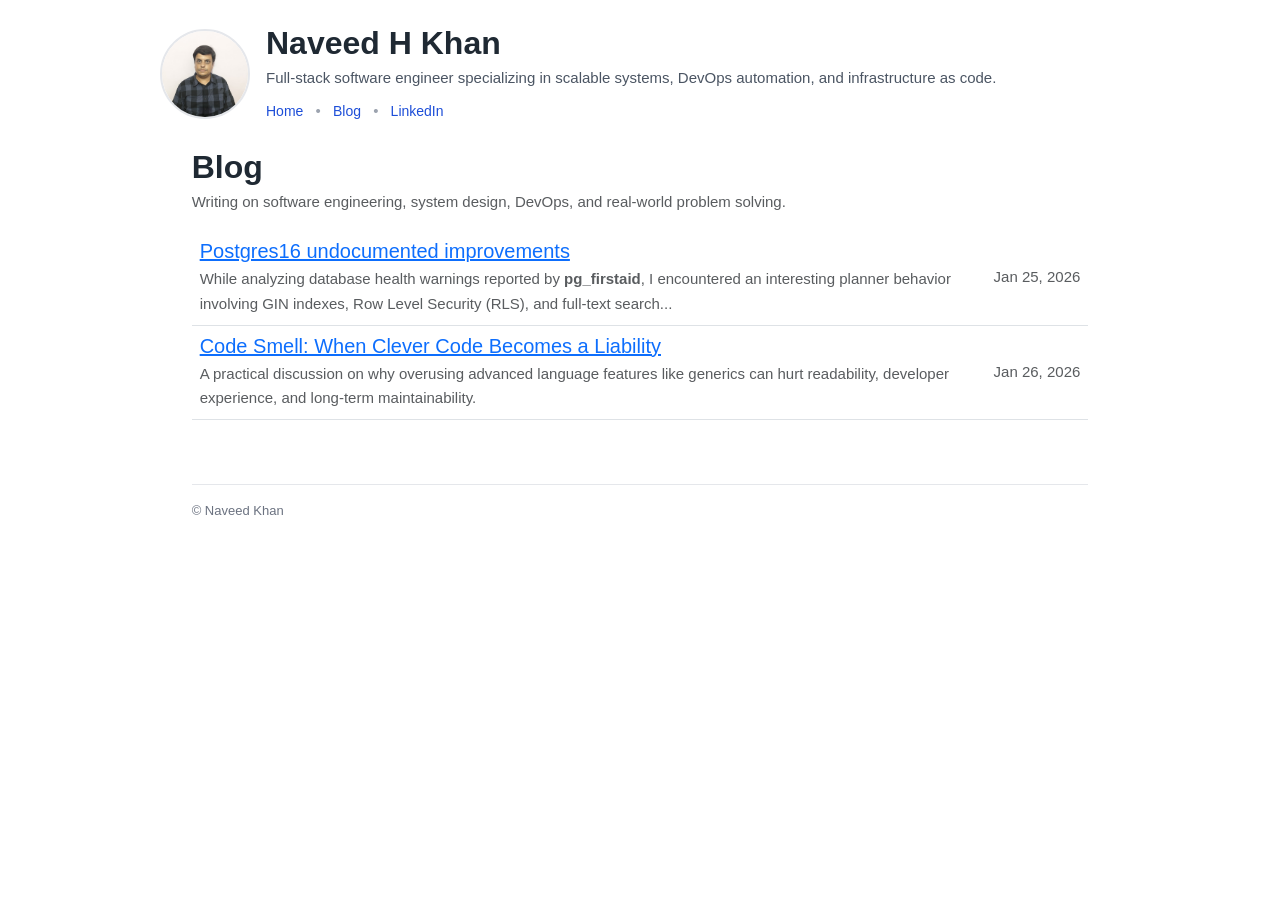
==== blog.html @ 5515d4bc "Add code smell blog" ====
<!DOCTYPE html>
<html lang="en">

<head>
  <meta charset="UTF-8">
  <meta name="viewport" content="width=device-width, initial-scale=1">
  <title>Blog | Naveed Khan</title>

  <!-- Bootstrap 5 -->
  <link href="https://cdn.jsdelivr.net/npm/bootstrap@5.3.3/dist/css/bootstrap.min.css" rel="stylesheet">

  <!-- Custom styles -->
  <link rel="stylesheet" href="assets/css/style.css">
</head>

<body>

  <div class="container-lg main-container py-4">

    <!-- Header -->
    <div id="site-header"></div>

    <section class="blog-intro col-lg-10 mx-auto mb-4">
      <h2 class="mb-1">Blog</h2>
      <p class="text-muted">
        Writing on software engineering, system design, DevOps,
        and real-world problem solving.
      </p>

      <div class="table-responsive">
        <table class="table align-middle">
          <tbody>

            <tr>
              <td>
                <h5 class="mb-1">
                  <a href="post.html?file=001.html">Postgres16 undocumented improvements</a>
                </h5>
                <p class="text-muted mb-0">
                  While analyzing database health warnings reported by <strong>pg_firstaid</strong>,
                  I encountered an interesting planner behavior involving GIN indexes, Row Level
                  Security (RLS), and full-text search...
                </p>
              </td>
              <td class="text-muted text-end" style="white-space: nowrap;">
                Jan 25, 2026
              </td>
            </tr>

            <tr>
              <td>
                <h5 class="mb-1">
                  <a href="post.html?file=002.html">Code Smell: When Clever Code Becomes a Liability</a>
                </h5>
                <p class="text-muted mb-0">
                  A practical discussion on why overusing advanced language features like generics can
                  hurt readability, developer experience, and long-term maintainability.
                </p>
              </td>
              <td class="text-muted text-end" style="white-space: nowrap;">
                Jan 26, 2026
              </td>
            </tr>


          </tbody>
        </table>
      </div>

      <!-- Footer -->
      <footer class="footer mt-5">
        © Naveed Khan
      </footer>

    </section>


    <!-- Blog table -->




  </div>
  <script src="https://code.jquery.com/jquery-3.7.1.min.js"></script>
  <script src="/assets/js/site.js"></script>

</body>

</html>
---- assets/css/style.css ----
/* Base */
body {
  font-family: -apple-system, BlinkMacSystemFont, "Segoe UI",
               Roboto, Helvetica, Arial, sans-serif;
  color: #1f2933;
  background-color: #ffffff;
  line-height: 1.65;
  font-size: 15px;
}

/* Layout */
.main-container {
  max-width: 1100px;
  padding-top: 30px;
}

/* Header */
.header {
  margin-bottom: 30px;
}

.header h1 {
  font-size: 32px;
  margin-bottom: 4px;
  font-weight: 600;
}

.tagline {
  color: #4b5563;
  margin-bottom: 10px;
}

.header-links a {
  color: #2563eb;
  text-decoration: none;
  font-size: 14px;
}

.header-links span {
  margin: 0 8px;
  color: #9ca3af;
}

/* Sections */
.section-title {
  font-size: 15px;
  text-transform: uppercase;
  letter-spacing: 0.08em;
  color: #6b7280;
  margin-top: 25px;
  margin-bottom: 10px;
  font-weight: 600;
}

/* Text */
.muted {
  color: #374151;
  margin-bottom: 12px;
}

/* Sidebar */
.sidebar {
  padding-right: 25px;
  border-right: 1px solid #e5e7eb;
}

/* Main content */
.main p {
  margin-bottom: 14px;
}

/* Footer */
.footer {
  margin-top: 40px;
  padding-top: 15px;
  font-size: 13px;
  color: #6b7280;
  border-top: 1px solid #e5e7eb;
}

/* Profile header layout */
.profile-header {
  display: flex;
  align-items: center;
  gap: 18px;
}

.profile-pic {
  width: 90px;
  height: 90px;
  border-radius: 50%;
  object-fit: cover;
  border: 2px solid #e5e7eb;
}

/* Accent color refinement */
.header-links a {
  color: #1d4ed8; /* professional blue */
}

.header-links a:hover {
  text-decoration: underline;
}

/* Subtle section separation */
.sidebar {
  background-color: #f9fafb;
  padding: 20px;
  border-right: 1px solid #e5e7eb;
}

/* Emphasize main content headings (About, Experience) */
.main .section-title {
  font-size: 18px;          /* bigger */
  font-weight: 700;         /* stronger */
  letter-spacing: 0.04em;   /* still elegant */
  color: #111827;           /* darker for emphasis */
  margin-top: 30px;
  margin-bottom: 14px;
}

/* Keep sidebar headings lighter */
.sidebar .section-title {
  font-size: 14px;
  font-weight: 600;
  letter-spacing: 0.08em;
  color: #6b7280;
}

/* Blog page */
.blog-item h3 {
  margin-bottom: 4px;
  font-size: 20px;
  font-weight: 600;
}

.blog-item h3 a {
  color: #111827;
  text-decoration: none;
}

.blog-item h3 a:hover {
  text-decoration: underline;
}

.blog-meta {
  font-size: 13px;
  color: #6b7280;
  margin-bottom: 8px;
}

/* Keep header aligned with main content */
.header-inner {
  max-width: 960px; /* match blog/article width */
}

.blog-intro h2 {
  font-weight: 600;
}

/* Code block container */
/* Light gray code blocks (JSON-style) */
pre {
    background: #f6f8fa;
    border: 1px solid #d0d7de;
    border-radius: 6px;
    padding: 1rem;
    overflow-x: auto;
    font-family: Consolas, Monaco, "Courier New", monospace;
    font-size: 0.95rem;
    line-height: 1.6;
    color: #24292f;
}
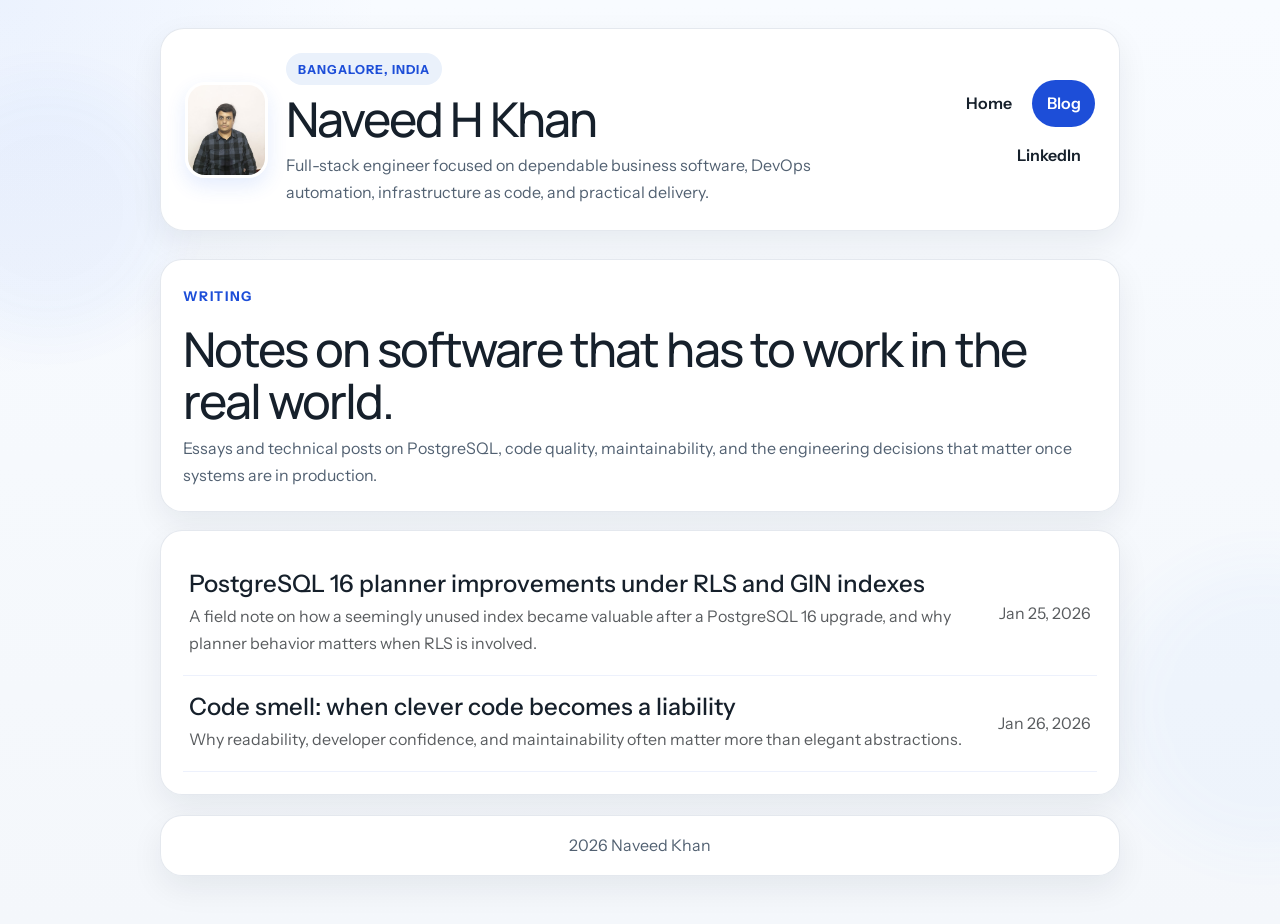
==== commit c6befcaa: "Refresh site design and content" ====
--- a/blog.html
+++ b/blog.html
@@ -1,89 +1,71 @@
 <!DOCTYPE html>
 <html lang="en">
-
 <head>
   <meta charset="UTF-8">
   <meta name="viewport" content="width=device-width, initial-scale=1">
+  <meta name="description" content="Technical writing by Naveed H Khan on software engineering, PostgreSQL, architecture, and maintainable systems.">
+  <meta name="theme-color" content="#1d4ed8">
   <title>Blog | Naveed Khan</title>
 
-  <!-- Bootstrap 5 -->
+  <link rel="preconnect" href="https://fonts.googleapis.com">
+  <link rel="preconnect" href="https://fonts.gstatic.com" crossorigin>
+  <link href="https://fonts.googleapis.com/css2?family=IBM+Plex+Mono:wght@400;500&family=Instrument+Sans:wght@400;500;600;700;800&family=Manrope:wght@700;800&display=swap" rel="stylesheet">
   <link href="https://cdn.jsdelivr.net/npm/bootstrap@5.3.3/dist/css/bootstrap.min.css" rel="stylesheet">
-
-  <!-- Custom styles -->
   <link rel="stylesheet" href="assets/css/style.css">
 </head>
-
-<body>
-
-  <div class="container-lg main-container py-4">
-
-    <!-- Header -->
+<body class="page-shell page-blog page-reading">
+  <div class="container-lg main-container">
     <div id="site-header"></div>
 
-    <section class="blog-intro col-lg-10 mx-auto mb-4">
-      <h2 class="mb-1">Blog</h2>
-      <p class="text-muted">
-        Writing on software engineering, system design, DevOps,
-        and real-world problem solving.
-      </p>
+    <main>
+      <section class="blog-intro site-panel fade-in fade-delay-1">
+        <span class="section-title">Writing</span>
+        <h2>Notes on software that has to work in the real world.</h2>
+        <p class="blog-lede mb-0">
+          Essays and technical posts on PostgreSQL, code quality, maintainability,
+          and the engineering decisions that matter once systems are in production.
+        </p>
+      </section>
 
-      <div class="table-responsive">
-        <table class="table align-middle">
-          <tbody>
+      <section class="blog-table-wrap fade-in fade-delay-2">
+        <div class="table-responsive">
+          <table class="table align-middle">
+            <tbody>
+              <tr>
+                <td>
+                  <h3 class="h4 mb-1">
+                    <a class="post-link" href="post.html?file=001.html">PostgreSQL 16 planner improvements under RLS and GIN indexes</a>
+                  </h3>
+                  <p class="text-muted mb-0">
+                    A field note on how a seemingly unused index became valuable after a PostgreSQL 16 upgrade,
+                    and why planner behavior matters when RLS is involved.
+                  </p>
+                </td>
+                <td class="text-muted text-md-end" style="white-space: nowrap;">Jan 25, 2026</td>
+              </tr>
+              <tr>
+                <td>
+                  <h3 class="h4 mb-1">
+                    <a class="post-link" href="post.html?file=002.html">Code smell: when clever code becomes a liability</a>
+                  </h3>
+                  <p class="text-muted mb-0">
+                    Why readability, developer confidence, and maintainability often matter more than elegant abstractions.
+                  </p>
+                </td>
+                <td class="text-muted text-md-end" style="white-space: nowrap;">Jan 26, 2026</td>
+              </tr>
+            </tbody>
+          </table>
+        </div>
+      </section>
+    </main>
 
-            <tr>
-              <td>
-                <h5 class="mb-1">
-                  <a href="post.html?file=001.html">Postgres16 undocumented improvements</a>
-                </h5>
-                <p class="text-muted mb-0">
-                  While analyzing database health warnings reported by <strong>pg_firstaid</strong>,
-                  I encountered an interesting planner behavior involving GIN indexes, Row Level
-                  Security (RLS), and full-text search...
-                </p>
-              </td>
-              <td class="text-muted text-end" style="white-space: nowrap;">
-                Jan 25, 2026
-              </td>
-            </tr>
+    <footer class="footer fade-in fade-delay-3">
+      <span id="site-year"></span> Naveed Khan
+    </footer>
+  </div>
 
-            <tr>
-              <td>
-                <h5 class="mb-1">
-                  <a href="post.html?file=002.html">Code Smell: When Clever Code Becomes a Liability</a>
-                </h5>
-                <p class="text-muted mb-0">
-                  A practical discussion on why overusing advanced language features like generics can
-                  hurt readability, developer experience, and long-term maintainability.
-                </p>
-              </td>
-              <td class="text-muted text-end" style="white-space: nowrap;">
-                Jan 26, 2026
-              </td>
-            </tr>
-
-
-          </tbody>
-        </table>
-      </div>
-
-      <!-- Footer -->
-      <footer class="footer mt-5">
-        © Naveed Khan
-      </footer>
-
-    </section>
-
-
-    <!-- Blog table -->
-
-
-
-
-  </div>
   <script src="https://code.jquery.com/jquery-3.7.1.min.js"></script>
   <script src="/assets/js/site.js"></script>
-
 </body>
-
-</html>+</html>
--- a/assets/css/style.css
+++ b/assets/css/style.css
@@ -1,182 +1,644 @@
-/* Base */
+:root {
+  --bg: #f4f7fb;
+  --surface: rgba(255, 255, 255, 0.94);
+  --surface-strong: #ffffff;
+  --surface-soft: #eaf1fb;
+  --text: #16202b;
+  --muted: #526172;
+  --border: rgba(33, 71, 115, 0.12);
+  --accent: #2563eb;
+  --accent-deep: #1d4ed8;
+  --accent-soft: #dbeafe;
+  --shadow: 0 12px 32px rgba(15, 23, 42, 0.07);
+  --radius-xl: 22px;
+  --radius-lg: 18px;
+  --radius-md: 14px;
+  --container: 1140px;
+  --reading-width: 960px;
+}
+
+*,
+*::before,
+*::after {
+  box-sizing: border-box;
+}
+
+html {
+  scroll-behavior: smooth;
+}
+
 body {
-  font-family: -apple-system, BlinkMacSystemFont, "Segoe UI",
-               Roboto, Helvetica, Arial, sans-serif;
-  color: #1f2933;
-  background-color: #ffffff;
-  line-height: 1.65;
-  font-size: 15px;
-}
-
-/* Layout */
+  margin: 0;
+  font-family: "Instrument Sans", "Segoe UI", sans-serif;
+  color: var(--text);
+  background:
+    radial-gradient(circle at top left, rgba(37, 99, 235, 0.06), transparent 24rem),
+    linear-gradient(180deg, #f8fbff 0%, var(--bg) 100%);
+  line-height: 1.7;
+  font-size: 16px;
+}
+
+a {
+  color: var(--accent-deep);
+  text-decoration-color: rgba(29, 78, 216, 0.26);
+  text-underline-offset: 0.18em;
+}
+
+a:hover {
+  color: var(--accent);
+}
+
+img {
+  max-width: 100%;
+  display: block;
+}
+
 .main-container {
-  max-width: 1100px;
-  padding-top: 30px;
-}
-
-/* Header */
+  max-width: var(--container);
+  padding-top: 28px;
+  padding-bottom: 48px;
+}
+
+.page-shell {
+  position: relative;
+}
+
+.page-shell::before,
+.page-shell::after {
+  content: "";
+  position: fixed;
+  z-index: -1;
+  border-radius: 50%;
+  filter: blur(28px);
+  opacity: 0.45;
+}
+
+.page-shell::before {
+  width: 16rem;
+  height: 16rem;
+  top: 5rem;
+  left: -5rem;
+  background: rgba(37, 99, 235, 0.08);
+}
+
+.page-shell::after {
+  width: 18rem;
+  height: 18rem;
+  right: -8rem;
+  bottom: 3rem;
+  background: rgba(96, 165, 250, 0.1);
+}
+
+.site-panel,
+.surface-card,
+.blog-table-wrap,
+.post-shell,
+.footer {
+  background: var(--surface);
+  border: 1px solid var(--border);
+  box-shadow: var(--shadow);
+  backdrop-filter: blur(8px);
+}
+
+.site-panel {
+  border-radius: 24px;
+  padding: clamp(1.15rem, 2vw, 1.5rem);
+}
+
 .header {
-  margin-bottom: 30px;
+  margin-bottom: 1.75rem;
+}
+
+.header-inner {
+  display: flex;
+  align-items: center;
+  justify-content: space-between;
+  gap: 1.5rem;
+}
+
+.brand-lockup {
+  display: flex;
+  align-items: center;
+  gap: 1.1rem;
+}
+
+.profile-pic {
+  width: 96px;
+  height: 96px;
+  border-radius: 20px;
+  object-fit: cover;
+  border: 3px solid rgba(255, 255, 255, 0.7);
+  box-shadow: 0 8px 20px rgba(37, 99, 235, 0.12);
+}
+
+.eyebrow {
+  display: inline-flex;
+  align-items: center;
+  gap: 0.45rem;
+  margin-bottom: 0.55rem;
+  padding: 0.35rem 0.75rem;
+  border-radius: 999px;
+  background: var(--surface-soft);
+  color: var(--accent-deep);
+  font-size: 0.78rem;
+  font-weight: 700;
+  letter-spacing: 0.08em;
+  text-transform: uppercase;
+}
+
+.header h1,
+.hero-title,
+.blog-intro h2,
+.post-title {
+  font-family: "Manrope", "Instrument Sans", "Segoe UI", sans-serif;
+  letter-spacing: -0.04em;
 }
 
 .header h1 {
-  font-size: 32px;
-  margin-bottom: 4px;
+  margin: 0;
+  font-size: clamp(2rem, 4vw, 3rem);
+  line-height: 1.05;
+}
+
+.tagline {
+  margin: 0.45rem 0 0;
+  max-width: 42rem;
+  color: var(--muted);
+  font-size: 1rem;
+}
+
+.header-links {
+  display: flex;
+  align-items: center;
+  justify-content: flex-end;
+  gap: 0.35rem;
+  flex-wrap: wrap;
+}
+
+.nav-link-pill {
+  display: inline-flex;
+  align-items: center;
+  padding: 0.6rem 0.9rem;
+  border-radius: 999px;
+  color: var(--text);
+  text-decoration: none;
   font-weight: 600;
-}
-
-.tagline {
-  color: #4b5563;
-  margin-bottom: 10px;
-}
-
-.header-links a {
-  color: #2563eb;
+  transition: background-color 180ms ease, color 180ms ease;
+}
+
+.nav-link-pill:hover,
+.nav-link-pill.is-active {
+  color: var(--surface-strong);
+  background: var(--accent-deep);
   text-decoration: none;
-  font-size: 14px;
-}
-
-.header-links span {
-  margin: 0 8px;
-  color: #9ca3af;
-}
-
-/* Sections */
+}
+
+.hero-grid {
+  display: grid;
+  grid-template-columns: minmax(0, 1.45fr) minmax(280px, 0.95fr);
+  gap: 1.25rem;
+  margin-bottom: 1.25rem;
+}
+
+.hero-card,
+.highlight-card,
+.timeline-card,
+.blog-intro,
+.blog-table-wrap,
+.post-shell,
+.footer {
+  border-radius: var(--radius-xl);
+}
+
+.hero-card {
+  position: relative;
+  overflow: hidden;
+  padding: clamp(1.6rem, 3vw, 2.5rem);
+  background: linear-gradient(180deg, #ffffff 0%, #f8fbff 100%);
+}
+
+.hero-card::after {
+  content: "";
+  position: absolute;
+  width: 11rem;
+  height: 11rem;
+  border-radius: 50%;
+  right: -4rem;
+  top: -3rem;
+  background: radial-gradient(circle, rgba(37, 99, 235, 0.12), transparent 68%);
+}
+
+.hero-title {
+  position: relative;
+  margin: 0 0 1rem;
+  font-size: clamp(2.2rem, 5vw, 4.1rem);
+  line-height: 1.02;
+}
+
+.hero-copy {
+  position: relative;
+  max-width: 44rem;
+  margin: 0 0 1.35rem;
+  color: var(--muted);
+  font-size: 1.05rem;
+}
+
+.hero-actions,
+.mini-links {
+  display: flex;
+  gap: 0.85rem;
+  flex-wrap: wrap;
+}
+
+.btn-accent,
+.btn-outline-accent {
+  display: inline-flex;
+  align-items: center;
+  justify-content: center;
+  min-height: 48px;
+  padding: 0.8rem 1.15rem;
+  border-radius: 999px;
+  font-weight: 700;
+  text-decoration: none;
+  transition: transform 180ms ease, box-shadow 180ms ease, background-color 180ms ease;
+}
+
+.btn-accent {
+  background: var(--accent-deep);
+  color: #ffffff;
+  box-shadow: 0 10px 22px rgba(37, 99, 235, 0.16);
+}
+
+.btn-outline-accent {
+  border: 1px solid rgba(29, 78, 216, 0.16);
+  background: rgba(255, 255, 255, 0.92);
+  color: var(--accent-deep);
+}
+
+.btn-accent:hover,
+.btn-outline-accent:hover {
+  text-decoration: none;
+}
+
+.hero-stats {
+  display: grid;
+  grid-template-columns: repeat(3, minmax(0, 1fr));
+  gap: 0.85rem;
+  margin-top: 1.6rem;
+}
+
+.stat-chip {
+  padding: 0.95rem 1rem;
+  border-radius: var(--radius-md);
+  background: #ffffff;
+  border: 1px solid rgba(29, 78, 216, 0.08);
+}
+
+.stat-chip strong {
+  display: block;
+  font-size: 1.25rem;
+  line-height: 1.1;
+}
+
+.stat-chip span {
+  color: var(--muted);
+  font-size: 0.92rem;
+}
+
+.highlight-card,
+.timeline-card,
+.blog-intro,
+.blog-table-wrap,
+.post-shell {
+  padding: 1.35rem;
+}
+
+.highlight-card {
+  display: flex;
+  flex-direction: column;
+  justify-content: space-between;
+  background: #eff6ff;
+  color: var(--text);
+}
+
+.highlight-card h2 {
+  margin: 0 0 0.8rem;
+  font-size: 1.2rem;
+}
+
+.highlight-list,
+.timeline-list,
+.skill-cloud,
+.focus-list {
+  display: grid;
+  gap: 0.85rem;
+  padding: 0;
+  margin: 0;
+  list-style: none;
+}
+
+.highlight-list li {
+  padding: 0.9rem 1rem;
+  border-radius: var(--radius-md);
+  background: rgba(255, 255, 255, 0.78);
+  border: 1px solid rgba(29, 78, 216, 0.08);
+}
+
+.highlight-list strong,
+.timeline-list strong {
+  display: block;
+  margin-bottom: 0.2rem;
+}
+
+.highlight-list span,
+.timeline-list span,
+.blog-lede,
+.section-copy,
+.meta-copy {
+  color: var(--muted);
+  opacity: 1;
+}
+
+.content-grid {
+  display: grid;
+  grid-template-columns: minmax(0, 1fr) minmax(280px, 0.9fr);
+  gap: 1.25rem;
+}
+
+.surface-card {
+  padding: 1.45rem;
+  border-radius: var(--radius-xl);
+}
+
 .section-title {
-  font-size: 15px;
+  display: inline-flex;
+  align-items: center;
+  margin: 0 0 0.95rem;
+  color: var(--accent-deep);
+  font-size: 0.84rem;
+  font-weight: 800;
+  letter-spacing: 0.12em;
   text-transform: uppercase;
-  letter-spacing: 0.08em;
-  color: #6b7280;
-  margin-top: 25px;
-  margin-bottom: 10px;
+}
+
+.section-copy {
+  margin: 0 0 1rem;
+  color: var(--muted);
+}
+
+.signature-points {
+  display: grid;
+  grid-template-columns: repeat(2, minmax(0, 1fr));
+  gap: 0.85rem;
+  margin-top: 1.1rem;
+}
+
+.point-card {
+  padding: 1rem;
+  border-radius: var(--radius-md);
+  background: #f8fbff;
+  border: 1px solid rgba(29, 78, 216, 0.08);
+}
+
+.point-card strong {
+  display: block;
+  margin-bottom: 0.3rem;
+}
+
+.timeline-list li {
+  padding: 1rem;
+  border-radius: var(--radius-md);
+  background: #f8fbff;
+  border: 1px solid rgba(29, 78, 216, 0.08);
+}
+
+.skill-cloud {
+  grid-template-columns: repeat(2, minmax(0, 1fr));
+}
+
+.skill-pill {
+  display: inline-flex;
+  align-items: center;
+  padding: 0.65rem 0.8rem;
+  border-radius: 999px;
+  background: #ffffff;
+  border: 1px solid rgba(29, 78, 216, 0.08);
+  color: var(--text);
   font-weight: 600;
 }
 
-/* Text */
-.muted {
-  color: #374151;
-  margin-bottom: 12px;
-}
-
-/* Sidebar */
-.sidebar {
-  padding-right: 25px;
-  border-right: 1px solid #e5e7eb;
-}
-
-/* Main content */
-.main p {
-  margin-bottom: 14px;
-}
-
-/* Footer */
+.focus-list li {
+  padding-left: 1.2rem;
+  position: relative;
+  color: var(--muted);
+}
+
+.focus-list li::before {
+  content: "";
+  position: absolute;
+  left: 0;
+  top: 0.72rem;
+  width: 0.45rem;
+  height: 0.45rem;
+  border-radius: 50%;
+  background: var(--accent);
+}
+
+.mini-links a {
+  font-weight: 700;
+}
+
+.blog-intro h2,
+.post-title {
+  margin: 0 0 0.55rem;
+  font-size: clamp(2rem, 4vw, 3rem);
+  line-height: 1.08;
+}
+
+.blog-intro {
+  margin-bottom: 1.1rem;
+}
+
+.blog-lede,
+.post-meta,
+.article-meta {
+  color: var(--muted);
+}
+
+.blog-table-wrap table {
+  margin-bottom: 0;
+}
+
+.blog-table-wrap tr {
+  border-color: rgba(29, 78, 216, 0.08);
+}
+
+.blog-table-wrap td {
+  padding: 1.1rem 0.4rem;
+  background: transparent;
+}
+
+.post-link {
+  color: var(--text);
+  text-decoration: none;
+}
+
+.post-link:hover {
+  color: var(--accent);
+}
+
+.page-reading #site-header,
+.page-reading main,
+.page-reading .footer {
+  max-width: var(--reading-width);
+  margin-left: auto;
+  margin-right: auto;
+}
+
+.post-content h1:first-child {
+  display: none;
+}
+
+.post-content > :first-child {
+  margin-top: 0;
+}
+
+.post-content h2,
+.post-content h3,
+.post-content h4 {
+  margin-top: 2rem;
+  margin-bottom: 0.8rem;
+  font-family: "Manrope", "Instrument Sans", "Segoe UI", sans-serif;
+  letter-spacing: -0.03em;
+  line-height: 1.25;
+}
+
+.post-content p,
+.post-content li {
+  color: #3f352f;
+}
+
+.post-content blockquote {
+  margin: 1.4rem 0;
+  padding: 1rem 1.15rem;
+  border-left: 4px solid var(--accent);
+  background: #f8fbff;
+  border-radius: 0 var(--radius-md) var(--radius-md) 0;
+}
+
+pre,
+.code-block {
+  background: #f8fbff;
+  border: 1px solid rgba(29, 78, 216, 0.08);
+  border-radius: var(--radius-md);
+  padding: 1rem;
+  overflow-x: auto;
+  font-family: "IBM Plex Mono", Consolas, monospace;
+  font-size: 0.95rem;
+  line-height: 1.6;
+  color: #2d2521;
+}
+
+code {
+  font-family: "IBM Plex Mono", Consolas, monospace;
+  font-size: 0.94em;
+}
+
 .footer {
-  margin-top: 40px;
-  padding-top: 15px;
-  font-size: 13px;
-  color: #6b7280;
-  border-top: 1px solid #e5e7eb;
-}
-
-/* Profile header layout */
-.profile-header {
-  display: flex;
-  align-items: center;
-  gap: 18px;
-}
-
-.profile-pic {
-  width: 90px;
-  height: 90px;
-  border-radius: 50%;
-  object-fit: cover;
-  border: 2px solid #e5e7eb;
-}
-
-/* Accent color refinement */
-.header-links a {
-  color: #1d4ed8; /* professional blue */
-}
-
-.header-links a:hover {
-  text-decoration: underline;
-}
-
-/* Subtle section separation */
-.sidebar {
-  background-color: #f9fafb;
-  padding: 20px;
-  border-right: 1px solid #e5e7eb;
-}
-
-/* Emphasize main content headings (About, Experience) */
-.main .section-title {
-  font-size: 18px;          /* bigger */
-  font-weight: 700;         /* stronger */
-  letter-spacing: 0.04em;   /* still elegant */
-  color: #111827;           /* darker for emphasis */
-  margin-top: 30px;
-  margin-bottom: 14px;
-}
-
-/* Keep sidebar headings lighter */
-.sidebar .section-title {
-  font-size: 14px;
-  font-weight: 600;
-  letter-spacing: 0.08em;
-  color: #6b7280;
-}
-
-/* Blog page */
-.blog-item h3 {
-  margin-bottom: 4px;
-  font-size: 20px;
-  font-weight: 600;
-}
-
-.blog-item h3 a {
-  color: #111827;
-  text-decoration: none;
-}
-
-.blog-item h3 a:hover {
-  text-decoration: underline;
-}
-
-.blog-meta {
-  font-size: 13px;
-  color: #6b7280;
-  margin-bottom: 8px;
-}
-
-/* Keep header aligned with main content */
-.header-inner {
-  max-width: 960px; /* match blog/article width */
-}
-
-.blog-intro h2 {
-  font-weight: 600;
-}
-
-/* Code block container */
-/* Light gray code blocks (JSON-style) */
-pre {
-    background: #f6f8fa;
-    border: 1px solid #d0d7de;
-    border-radius: 6px;
-    padding: 1rem;
-    overflow-x: auto;
-    font-family: Consolas, Monaco, "Courier New", monospace;
-    font-size: 0.95rem;
-    line-height: 1.6;
-    color: #24292f;
-}
-
-
-
-
-
-
-
-
-
+  margin-top: 1.25rem;
+  padding: 1rem 1.25rem;
+  color: var(--muted);
+  text-align: center;
+}
+
+.fade-in {
+  opacity: 0;
+  transform: translateY(18px);
+  animation: rise 700ms ease forwards;
+}
+
+.fade-delay-1 {
+  animation-delay: 120ms;
+}
+
+.fade-delay-2 {
+  animation-delay: 220ms;
+}
+
+.fade-delay-3 {
+  animation-delay: 320ms;
+}
+
+@keyframes rise {
+  to {
+    opacity: 1;
+    transform: translateY(0);
+  }
+}
+
+@media (max-width: 991.98px) {
+  .header-inner,
+  .content-grid,
+  .hero-grid {
+    grid-template-columns: 1fr;
+    display: grid;
+  }
+
+  .header-links {
+    justify-content: flex-start;
+  }
+
+  .signature-points,
+  .hero-stats,
+  .skill-cloud {
+    grid-template-columns: 1fr;
+  }
+
+  .blog-table-wrap td:last-child {
+    width: auto;
+  }
+}
+
+@media (max-width: 767.98px) {
+  body {
+    font-size: 15px;
+  }
+
+  .main-container {
+    padding-top: 18px;
+  }
+
+  .site-panel,
+  .surface-card,
+  .blog-intro,
+  .blog-table-wrap,
+  .post-shell,
+  .footer {
+    border-radius: 22px;
+  }
+
+  .brand-lockup {
+    align-items: flex-start;
+  }
+
+  .profile-pic {
+    width: 78px;
+    height: 78px;
+    border-radius: 20px;
+  }
+
+  .hero-title {
+    font-size: 2.45rem;
+  }
+
+  .hero-actions,
+  .mini-links {
+    flex-direction: column;
+    align-items: stretch;
+  }
+
+  .btn-accent,
+  .btn-outline-accent {
+    width: 100%;
+  }
+}
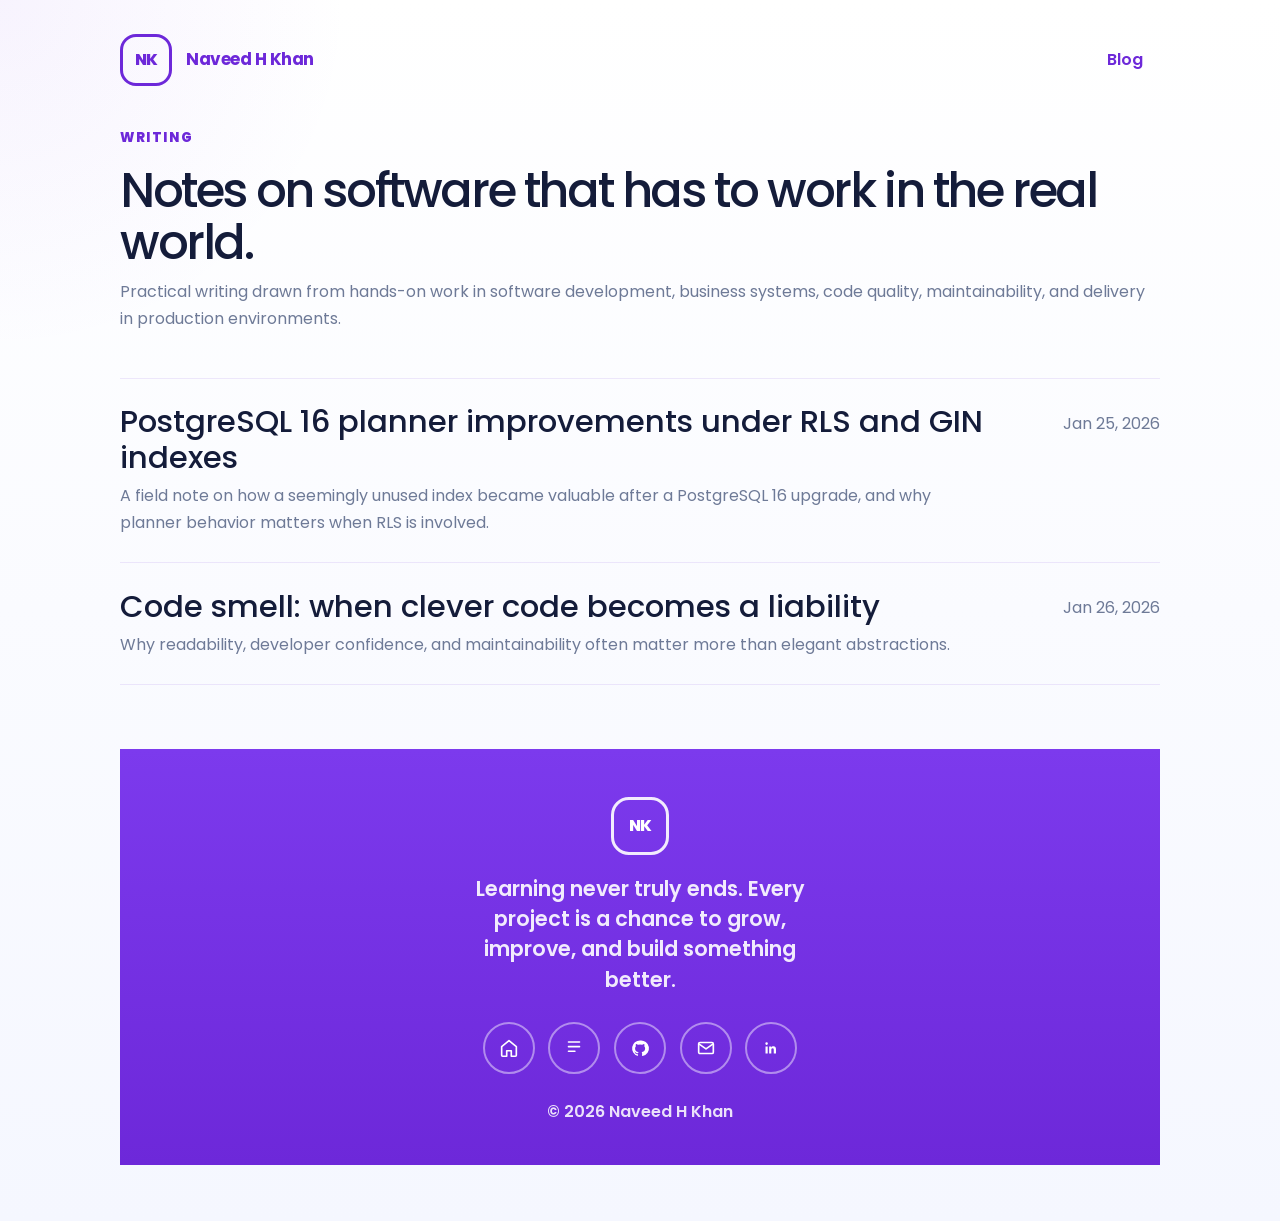
==== commit 649f3c48: "Redesign pages" ====
--- a/blog.html
+++ b/blog.html
@@ -3,13 +3,13 @@
 <head>
   <meta charset="UTF-8">
   <meta name="viewport" content="width=device-width, initial-scale=1">
-  <meta name="description" content="Technical writing by Naveed H Khan on software engineering, PostgreSQL, architecture, and maintainable systems.">
+  <meta name="description" content="Technical writing by Naveed H Khan based on hands-on work in software engineering, PostgreSQL, business systems, and practical delivery.">
   <meta name="theme-color" content="#1d4ed8">
   <title>Blog | Naveed Khan</title>
 
   <link rel="preconnect" href="https://fonts.googleapis.com">
   <link rel="preconnect" href="https://fonts.gstatic.com" crossorigin>
-  <link href="https://fonts.googleapis.com/css2?family=IBM+Plex+Mono:wght@400;500&family=Instrument+Sans:wght@400;500;600;700;800&family=Manrope:wght@700;800&display=swap" rel="stylesheet">
+  <link href="https://fonts.googleapis.com/css2?family=IBM+Plex+Mono:wght@400;500&family=Poppins:wght@400;500;600;700;800&display=swap" rel="stylesheet">
   <link href="https://cdn.jsdelivr.net/npm/bootstrap@5.3.3/dist/css/bootstrap.min.css" rel="stylesheet">
   <link rel="stylesheet" href="assets/css/style.css">
 </head>
@@ -17,52 +17,45 @@
   <div class="container-lg main-container">
     <div id="site-header"></div>
 
-    <main>
-      <section class="blog-intro site-panel fade-in fade-delay-1">
+    <main class="blog-main">
+      <section class="blog-intro blog-intro-clean fade-in fade-delay-1">
         <span class="section-title">Writing</span>
         <h2>Notes on software that has to work in the real world.</h2>
         <p class="blog-lede mb-0">
-          Essays and technical posts on PostgreSQL, code quality, maintainability,
-          and the engineering decisions that matter once systems are in production.
+          Practical writing drawn from hands-on work in software development, business systems,
+          code quality, maintainability, and delivery in production environments.
         </p>
       </section>
 
-      <section class="blog-table-wrap fade-in fade-delay-2">
-        <div class="table-responsive">
-          <table class="table align-middle">
-            <tbody>
-              <tr>
-                <td>
-                  <h3 class="h4 mb-1">
-                    <a class="post-link" href="post.html?file=001.html">PostgreSQL 16 planner improvements under RLS and GIN indexes</a>
-                  </h3>
-                  <p class="text-muted mb-0">
-                    A field note on how a seemingly unused index became valuable after a PostgreSQL 16 upgrade,
-                    and why planner behavior matters when RLS is involved.
-                  </p>
-                </td>
-                <td class="text-muted text-md-end" style="white-space: nowrap;">Jan 25, 2026</td>
-              </tr>
-              <tr>
-                <td>
-                  <h3 class="h4 mb-1">
-                    <a class="post-link" href="post.html?file=002.html">Code smell: when clever code becomes a liability</a>
-                  </h3>
-                  <p class="text-muted mb-0">
-                    Why readability, developer confidence, and maintainability often matter more than elegant abstractions.
-                  </p>
-                </td>
-                <td class="text-muted text-md-end" style="white-space: nowrap;">Jan 26, 2026</td>
-              </tr>
-            </tbody>
-          </table>
-        </div>
+      <section class="blog-stream fade-in fade-delay-2">
+        <article class="blog-entry">
+          <div class="blog-entry-main">
+            <h3>
+              <a class="post-link" href="post.html?file=001.html">PostgreSQL 16 planner improvements under RLS and GIN indexes</a>
+            </h3>
+            <p class="mb-0">
+              A field note on how a seemingly unused index became valuable after a PostgreSQL 16 upgrade,
+              and why planner behavior matters when RLS is involved.
+            </p>
+          </div>
+          <div class="blog-entry-date">Jan 25, 2026</div>
+        </article>
+
+        <article class="blog-entry">
+          <div class="blog-entry-main">
+            <h3>
+              <a class="post-link" href="post.html?file=002.html">Code smell: when clever code becomes a liability</a>
+            </h3>
+            <p class="mb-0">
+              Why readability, developer confidence, and maintainability often matter more than elegant abstractions.
+            </p>
+          </div>
+          <div class="blog-entry-date">Jan 26, 2026</div>
+        </article>
       </section>
     </main>
 
-    <footer class="footer fade-in fade-delay-3">
-      <span id="site-year"></span> Naveed Khan
-    </footer>
+    <div id="site-footer"></div>
   </div>
 
   <script src="https://code.jquery.com/jquery-3.7.1.min.js"></script>
--- a/assets/css/style.css
+++ b/assets/css/style.css
@@ -1,18 +1,18 @@
 :root {
-  --bg: #f4f7fb;
-  --surface: rgba(255, 255, 255, 0.94);
-  --surface-strong: #ffffff;
-  --surface-soft: #eaf1fb;
-  --text: #16202b;
-  --muted: #526172;
-  --border: rgba(33, 71, 115, 0.12);
-  --accent: #2563eb;
-  --accent-deep: #1d4ed8;
-  --accent-soft: #dbeafe;
-  --shadow: 0 12px 32px rgba(15, 23, 42, 0.07);
-  --radius-xl: 22px;
-  --radius-lg: 18px;
-  --radius-md: 14px;
+  --bg: #ffffff;
+  --bg-soft: #f5f7ff;
+  --surface: #ffffff;
+  --surface-soft: #f6f5ff;
+  --text: #141c3a;
+  --muted: #6e7a97;
+  --border: rgba(109, 40, 217, 0.12);
+  --accent: #7c3aed;
+  --accent-deep: #6d28d9;
+  --accent-soft: #ede9fe;
+  --shadow: 0 24px 60px rgba(20, 28, 58, 0.08);
+  --radius-xl: 28px;
+  --radius-lg: 22px;
+  --radius-md: 16px;
   --container: 1140px;
   --reading-width: 960px;
 }
@@ -29,18 +29,18 @@
 
 body {
   margin: 0;
-  font-family: "Instrument Sans", "Segoe UI", sans-serif;
+  font-family: "Poppins", "Segoe UI", sans-serif;
   color: var(--text);
   background:
-    radial-gradient(circle at top left, rgba(37, 99, 235, 0.06), transparent 24rem),
-    linear-gradient(180deg, #f8fbff 0%, var(--bg) 100%);
+    radial-gradient(circle at top left, rgba(124, 58, 237, 0.06), transparent 22rem),
+    linear-gradient(180deg, #ffffff 0%, var(--bg-soft) 100%);
   line-height: 1.7;
   font-size: 16px;
 }
 
 a {
   color: var(--accent-deep);
-  text-decoration-color: rgba(29, 78, 216, 0.26);
+  text-decoration-color: rgba(109, 40, 217, 0.25);
   text-underline-offset: 0.18em;
 }
 
@@ -56,207 +56,174 @@
 .main-container {
   max-width: var(--container);
   padding-top: 28px;
-  padding-bottom: 48px;
-}
-
-.page-shell {
-  position: relative;
-}
-
-.page-shell::before,
-.page-shell::after {
-  content: "";
-  position: fixed;
-  z-index: -1;
-  border-radius: 50%;
-  filter: blur(28px);
-  opacity: 0.45;
-}
-
-.page-shell::before {
-  width: 16rem;
-  height: 16rem;
-  top: 5rem;
-  left: -5rem;
-  background: rgba(37, 99, 235, 0.08);
-}
-
-.page-shell::after {
-  width: 18rem;
-  height: 18rem;
-  right: -8rem;
-  bottom: 3rem;
-  background: rgba(96, 165, 250, 0.1);
-}
-
-.site-panel,
-.surface-card,
-.blog-table-wrap,
-.post-shell,
-.footer {
-  background: var(--surface);
-  border: 1px solid var(--border);
-  box-shadow: var(--shadow);
-  backdrop-filter: blur(8px);
-}
-
-.site-panel {
-  border-radius: 24px;
-  padding: clamp(1.15rem, 2vw, 1.5rem);
+  padding-bottom: 56px;
 }
 
 .header {
-  margin-bottom: 1.75rem;
-}
-
-.header-inner {
+  margin-bottom: 2rem;
+}
+
+.header-plain .header-inner {
   display: flex;
   align-items: center;
   justify-content: space-between;
   gap: 1.5rem;
-}
-
-.brand-lockup {
+  padding: 0.35rem 0;
+}
+
+.site-brand {
   display: flex;
   align-items: center;
-  gap: 1.1rem;
-}
-
-.profile-pic {
-  width: 96px;
-  height: 96px;
-  border-radius: 20px;
-  object-fit: cover;
-  border: 3px solid rgba(255, 255, 255, 0.7);
-  box-shadow: 0 8px 20px rgba(37, 99, 235, 0.12);
-}
-
-.eyebrow {
+  gap: 0.9rem;
+}
+
+.site-mark {
   display: inline-flex;
   align-items: center;
-  gap: 0.45rem;
-  margin-bottom: 0.55rem;
-  padding: 0.35rem 0.75rem;
+  justify-content: center;
+  width: 52px;
+  height: 52px;
+  border: 3px solid var(--accent-deep);
+  border-radius: 16px;
+  color: var(--accent-deep);
+  text-decoration: none;
+  font-weight: 800;
+  font-size: 1rem;
+  letter-spacing: -0.04em;
+}
+
+.site-mark:hover {
+  text-decoration: none;
+  color: var(--accent);
+  border-color: var(--accent);
+}
+
+.site-name {
+  color: var(--accent-deep);
+  text-decoration: none;
+  font-size: 1.05rem;
+  font-weight: 700;
+  letter-spacing: -0.03em;
+}
+
+.site-name:hover {
+  text-decoration: none;
+  color: var(--accent-deep);
+}
+
+.header-links {
+  display: flex;
+  align-items: center;
+  justify-content: flex-end;
+  gap: 0.7rem;
+  flex-wrap: wrap;
+}
+
+.nav-link-plain,
+.nav-link-pill {
+  display: inline-flex;
+  align-items: center;
+  justify-content: center;
+  min-height: 46px;
+  padding: 0.72rem 1.05rem;
+  font-weight: 600;
+  text-decoration: none;
+}
+
+.nav-link-plain {
+  color: var(--text);
   border-radius: 999px;
-  background: var(--surface-soft);
-  color: var(--accent-deep);
-  font-size: 0.78rem;
-  font-weight: 700;
-  letter-spacing: 0.08em;
-  text-transform: uppercase;
-}
-
-.header h1,
+}
+
+.nav-link-plain:hover {
+  text-decoration: none;
+  color: var(--accent-deep);
+}
+
+.nav-link-plain.is-active {
+  color: var(--accent-deep);
+}
+
+.nav-link-pill {
+  border: 2px solid var(--accent);
+  border-radius: 999px;
+  color: var(--accent);
+  background: transparent;
+}
+
+.nav-link-pill:hover,
+.nav-link-pill.is-active {
+  background: var(--accent);
+  color: #ffffff;
+  text-decoration: none;
+}
+
+.hero-clean {
+  max-width: 980px;
+  margin: 0 auto;
+  padding: 2.5rem 1rem 0;
+  text-align: center;
+}
+
 .hero-title,
+.intro-band h2,
+.capability-card h3,
+.journey-title,
 .blog-intro h2,
-.post-title {
-  font-family: "Manrope", "Instrument Sans", "Segoe UI", sans-serif;
-  letter-spacing: -0.04em;
-}
-
-.header h1 {
-  margin: 0;
-  font-size: clamp(2rem, 4vw, 3rem);
-  line-height: 1.05;
-}
-
-.tagline {
-  margin: 0.45rem 0 0;
-  max-width: 42rem;
+.post-title,
+.post-content h2,
+.post-content h3,
+.post-content h4 {
+  font-family: "Poppins", "Segoe UI", sans-serif;
+  letter-spacing: -0.05em;
+}
+
+.hero-title {
+  max-width: 1100px;
+  margin: 0 auto 0.95rem;
+  font-size: clamp(2rem, 4.2vw, 3.55rem);
+  line-height: 1.14;
+}
+
+.hero-copy {
+  max-width: 52rem;
+  margin: 0 0 1.35rem;
   color: var(--muted);
   font-size: 1rem;
 }
 
-.header-links {
-  display: flex;
-  align-items: center;
-  justify-content: flex-end;
-  gap: 0.35rem;
-  flex-wrap: wrap;
-}
-
-.nav-link-pill {
-  display: inline-flex;
-  align-items: center;
-  padding: 0.6rem 0.9rem;
-  border-radius: 999px;
-  color: var(--text);
-  text-decoration: none;
-  font-weight: 600;
-  transition: background-color 180ms ease, color 180ms ease;
-}
-
-.nav-link-pill:hover,
-.nav-link-pill.is-active {
-  color: var(--surface-strong);
-  background: var(--accent-deep);
-  text-decoration: none;
-}
-
-.hero-grid {
-  display: grid;
-  grid-template-columns: minmax(0, 1.45fr) minmax(280px, 0.95fr);
-  gap: 1.25rem;
-  margin-bottom: 1.25rem;
-}
-
-.hero-card,
-.highlight-card,
-.timeline-card,
-.blog-intro,
-.blog-table-wrap,
-.post-shell,
-.footer {
-  border-radius: var(--radius-xl);
-}
-
-.hero-card {
-  position: relative;
-  overflow: hidden;
-  padding: clamp(1.6rem, 3vw, 2.5rem);
-  background: linear-gradient(180deg, #ffffff 0%, #f8fbff 100%);
-}
-
-.hero-card::after {
-  content: "";
-  position: absolute;
-  width: 11rem;
-  height: 11rem;
+.hero-copy-centered {
+  margin-left: auto;
+  margin-right: auto;
+}
+
+.hero-avatar {
+  width: 156px;
+  height: 156px;
+  margin: 1.6rem auto -3rem;
   border-radius: 50%;
-  right: -4rem;
-  top: -3rem;
-  background: radial-gradient(circle, rgba(37, 99, 235, 0.12), transparent 68%);
-}
-
-.hero-title {
-  position: relative;
-  margin: 0 0 1rem;
-  font-size: clamp(2.2rem, 5vw, 4.1rem);
-  line-height: 1.02;
-}
-
-.hero-copy {
-  position: relative;
-  max-width: 44rem;
-  margin: 0 0 1.35rem;
-  color: var(--muted);
-  font-size: 1.05rem;
-}
-
-.hero-actions,
-.mini-links {
+  object-fit: cover;
+  border: 10px solid #ffffff;
+  box-shadow: var(--shadow);
+}
+
+.hero-actions {
   display: flex;
   gap: 0.85rem;
   flex-wrap: wrap;
 }
 
+.hero-actions-center {
+  justify-content: center;
+}
+
 .btn-accent,
 .btn-outline-accent {
   display: inline-flex;
   align-items: center;
   justify-content: center;
-  min-height: 48px;
-  padding: 0.8rem 1.15rem;
+  min-height: 50px;
+  padding: 0.85rem 1.2rem;
   border-radius: 999px;
   font-weight: 700;
   text-decoration: none;
@@ -264,70 +231,171 @@
 }
 
 .btn-accent {
-  background: var(--accent-deep);
+  background: var(--accent);
   color: #ffffff;
-  box-shadow: 0 10px 22px rgba(37, 99, 235, 0.16);
+  box-shadow: 0 16px 34px rgba(124, 58, 237, 0.24);
 }
 
 .btn-outline-accent {
-  border: 1px solid rgba(29, 78, 216, 0.16);
-  background: rgba(255, 255, 255, 0.92);
-  color: var(--accent-deep);
+  border: 2px solid var(--accent);
+  color: var(--accent);
+  background: transparent;
 }
 
 .btn-accent:hover,
 .btn-outline-accent:hover {
   text-decoration: none;
-}
-
-.hero-stats {
+  transform: translateY(-2px);
+}
+
+.intro-band {
+  position: relative;
+  z-index: 1;
+  margin: 0 auto 0;
+  max-width: 1080px;
+  padding: 5.8rem 2rem 10rem;
+  border-radius: 32px;
+  background: linear-gradient(180deg, var(--accent) 0%, var(--accent-deep) 100%);
+  color: #ffffff;
+  text-align: center;
+}
+
+.intro-band-inner {
+  max-width: 760px;
+  margin: 0 auto;
+}
+
+.intro-band h2 {
+  margin: 0 0 1rem;
+  font-size: clamp(2rem, 4vw, 3rem);
+}
+
+.intro-band p {
+  margin: 0;
+  color: rgba(255, 255, 255, 0.88);
+  font-size: 1.04rem;
+}
+
+.capability-grid {
   display: grid;
   grid-template-columns: repeat(3, minmax(0, 1fr));
-  gap: 0.85rem;
-  margin-top: 1.6rem;
-}
-
-.stat-chip {
-  padding: 0.95rem 1rem;
-  border-radius: var(--radius-md);
+  gap: 1.5rem;
+}
+
+.capability-grid-overlap {
+  position: relative;
+  z-index: 2;
+  margin-top: -6rem;
+  margin-bottom: 3rem;
+}
+
+.capability-card {
+  padding: 2rem 1.45rem;
+  border-radius: var(--radius-xl);
   background: #ffffff;
-  border: 1px solid rgba(29, 78, 216, 0.08);
-}
-
-.stat-chip strong {
+  border: 1px solid rgba(109, 40, 217, 0.1);
+  box-shadow: var(--shadow);
+  text-align: center;
+}
+
+.capability-card h3 {
+  margin: 0 0 0.95rem;
+  font-size: 1.26rem;
+}
+
+.capability-card p {
+  margin: 0 0 1rem;
+  color: var(--muted);
+}
+
+.capability-list {
+  list-style: none;
+  padding: 0;
+  margin: 0;
+  display: grid;
+  gap: 0.55rem;
+}
+
+.capability-list li {
+  color: var(--accent-deep);
+  font-weight: 600;
+}
+
+.site-panel,
+.surface-card,
+.post-shell {
+  background: #ffffff;
+  border: 1px solid var(--border);
+  border-radius: var(--radius-xl);
+  box-shadow: var(--shadow);
+}
+
+.surface-card {
+  padding: 1.55rem;
+}
+
+.journey-panel {
+  padding: 1.8rem;
+}
+
+.journey-heading {
+  margin-bottom: 1.25rem;
+  text-align: center;
+}
+
+.section-title {
+  display: inline-flex;
+  align-items: center;
+  margin: 0 0 0.95rem;
+  color: var(--accent-deep);
+  font-size: 0.84rem;
+  font-weight: 800;
+  letter-spacing: 0.12em;
+  text-transform: uppercase;
+}
+
+.journey-title {
+  margin: 0;
+  font-size: clamp(1.95rem, 4vw, 2.7rem);
+  line-height: 1.08;
+}
+
+.journey-grid {
+  display: grid;
+  grid-template-columns: repeat(2, minmax(0, 1fr));
+  gap: 1rem;
+}
+
+.journey-step {
+  padding: 1.15rem;
+  border-radius: var(--radius-lg);
+  background: var(--surface-soft);
+}
+
+.journey-step strong {
   display: block;
-  font-size: 1.25rem;
-  line-height: 1.1;
-}
-
-.stat-chip span {
+  margin-bottom: 0.35rem;
+  color: var(--accent-deep);
+}
+
+.journey-step p {
+  margin: 0;
   color: var(--muted);
-  font-size: 0.92rem;
-}
-
-.highlight-card,
-.timeline-card,
-.blog-intro,
-.blog-table-wrap,
-.post-shell {
-  padding: 1.35rem;
-}
-
-.highlight-card {
-  display: flex;
-  flex-direction: column;
-  justify-content: space-between;
-  background: #eff6ff;
-  color: var(--text);
-}
-
-.highlight-card h2 {
-  margin: 0 0 0.8rem;
-  font-size: 1.2rem;
-}
-
-.highlight-list,
-.timeline-list,
+}
+
+.home-bottom-grid {
+  display: grid;
+  grid-template-columns: minmax(0, 1.1fr) minmax(320px, 0.9fr);
+  gap: 1.4rem;
+}
+
+.section-copy,
+.blog-lede,
+.article-meta,
+.post-meta {
+  color: var(--muted);
+}
+
 .skill-cloud,
 .focus-list {
   display: grid;
@@ -337,99 +405,28 @@
   list-style: none;
 }
 
-.highlight-list li {
-  padding: 0.9rem 1rem;
-  border-radius: var(--radius-md);
-  background: rgba(255, 255, 255, 0.78);
-  border: 1px solid rgba(29, 78, 216, 0.08);
-}
-
-.highlight-list strong,
-.timeline-list strong {
-  display: block;
-  margin-bottom: 0.2rem;
-}
-
-.highlight-list span,
-.timeline-list span,
-.blog-lede,
-.section-copy,
-.meta-copy {
-  color: var(--muted);
-  opacity: 1;
-}
-
-.content-grid {
-  display: grid;
-  grid-template-columns: minmax(0, 1fr) minmax(280px, 0.9fr);
-  gap: 1.25rem;
-}
-
-.surface-card {
-  padding: 1.45rem;
-  border-radius: var(--radius-xl);
-}
-
-.section-title {
-  display: inline-flex;
-  align-items: center;
-  margin: 0 0 0.95rem;
-  color: var(--accent-deep);
-  font-size: 0.84rem;
-  font-weight: 800;
-  letter-spacing: 0.12em;
-  text-transform: uppercase;
-}
-
-.section-copy {
-  margin: 0 0 1rem;
-  color: var(--muted);
-}
-
-.signature-points {
-  display: grid;
-  grid-template-columns: repeat(2, minmax(0, 1fr));
-  gap: 0.85rem;
-  margin-top: 1.1rem;
-}
-
-.point-card {
-  padding: 1rem;
-  border-radius: var(--radius-md);
-  background: #f8fbff;
-  border: 1px solid rgba(29, 78, 216, 0.08);
-}
-
-.point-card strong {
-  display: block;
-  margin-bottom: 0.3rem;
-}
-
-.timeline-list li {
-  padding: 1rem;
-  border-radius: var(--radius-md);
-  background: #f8fbff;
-  border: 1px solid rgba(29, 78, 216, 0.08);
-}
-
 .skill-cloud {
   grid-template-columns: repeat(2, minmax(0, 1fr));
 }
 
+.skill-cloud-wide {
+  grid-template-columns: repeat(3, minmax(0, 1fr));
+}
+
 .skill-pill {
   display: inline-flex;
   align-items: center;
-  padding: 0.65rem 0.8rem;
+  padding: 0.72rem 0.86rem;
   border-radius: 999px;
   background: #ffffff;
-  border: 1px solid rgba(29, 78, 216, 0.08);
+  border: 1px solid rgba(109, 40, 217, 0.1);
   color: var(--text);
   font-weight: 600;
 }
 
 .focus-list li {
+  position: relative;
   padding-left: 1.2rem;
-  position: relative;
   color: var(--muted);
 }
 
@@ -444,8 +441,22 @@
   background: var(--accent);
 }
 
-.mini-links a {
-  font-weight: 700;
+.blog-intro,
+.post-shell {
+  padding: 1.45rem;
+}
+
+.blog-main {
+  max-width: 1040px;
+  margin: 0 auto;
+}
+
+.blog-intro-clean {
+  background: transparent;
+  border: 0;
+  box-shadow: none;
+  padding: 0 0 1.6rem;
+  margin-bottom: 1.25rem;
 }
 
 .blog-intro h2,
@@ -455,27 +466,39 @@
   line-height: 1.08;
 }
 
-.blog-intro {
-  margin-bottom: 1.1rem;
-}
-
-.blog-lede,
-.post-meta,
-.article-meta {
+.blog-stream {
+  display: grid;
+  gap: 0;
+}
+
+.blog-entry {
+  display: grid;
+  grid-template-columns: minmax(0, 1fr) auto;
+  gap: 1.5rem;
+  align-items: start;
+  padding: 1.6rem 0;
+  border-top: 1px solid rgba(109, 40, 217, 0.1);
+}
+
+.blog-entry:last-child {
+  border-bottom: 1px solid rgba(109, 40, 217, 0.1);
+}
+
+.blog-entry h3 {
+  margin: 0 0 0.45rem;
+  font-size: clamp(1.5rem, 2.4vw, 2rem);
+  line-height: 1.15;
+}
+
+.blog-entry p {
   color: var(--muted);
-}
-
-.blog-table-wrap table {
-  margin-bottom: 0;
-}
-
-.blog-table-wrap tr {
-  border-color: rgba(29, 78, 216, 0.08);
-}
-
-.blog-table-wrap td {
-  padding: 1.1rem 0.4rem;
-  background: transparent;
+  max-width: 52rem;
+}
+
+.blog-entry-date {
+  color: var(--muted);
+  white-space: nowrap;
+  padding-top: 0.35rem;
 }
 
 .post-link {
@@ -487,10 +510,18 @@
   color: var(--accent);
 }
 
-.page-reading #site-header,
-.page-reading main,
-.page-reading .footer {
+.page-reading.page-post #site-header,
+.page-reading.page-post main,
+.page-reading.page-post .footer {
   max-width: var(--reading-width);
+  margin-left: auto;
+  margin-right: auto;
+}
+
+.page-reading.page-blog #site-header,
+.page-reading.page-blog main,
+.page-reading.page-blog .footer {
+  max-width: 1040px;
   margin-left: auto;
   margin-right: auto;
 }
@@ -508,35 +539,33 @@
 .post-content h4 {
   margin-top: 2rem;
   margin-bottom: 0.8rem;
-  font-family: "Manrope", "Instrument Sans", "Segoe UI", sans-serif;
-  letter-spacing: -0.03em;
   line-height: 1.25;
 }
 
 .post-content p,
 .post-content li {
-  color: #3f352f;
+  color: #40506a;
 }
 
 .post-content blockquote {
   margin: 1.4rem 0;
   padding: 1rem 1.15rem;
   border-left: 4px solid var(--accent);
-  background: #f8fbff;
+  background: var(--surface-soft);
   border-radius: 0 var(--radius-md) var(--radius-md) 0;
 }
 
 pre,
 .code-block {
-  background: #f8fbff;
-  border: 1px solid rgba(29, 78, 216, 0.08);
+  background: var(--surface-soft);
+  border: 1px solid rgba(109, 40, 217, 0.08);
   border-radius: var(--radius-md);
   padding: 1rem;
   overflow-x: auto;
   font-family: "IBM Plex Mono", Consolas, monospace;
   font-size: 0.95rem;
   line-height: 1.6;
-  color: #2d2521;
+  color: #2d3444;
 }
 
 code {
@@ -545,10 +574,90 @@
 }
 
 .footer {
-  margin-top: 1.25rem;
-  padding: 1rem 1.25rem;
-  color: var(--muted);
+  margin-top: 4rem;
+}
+
+.footer-rich {
+  padding: 3rem 1.4rem 2.5rem;
+  background: linear-gradient(180deg, var(--accent) 0%, var(--accent-deep) 100%);
+  border: 0;
+  box-shadow: none;
+  color: #ffffff;
   text-align: center;
+}
+
+.footer-inner {
+  max-width: 720px;
+  margin: 0 auto;
+}
+
+.footer-mark {
+  display: inline-flex;
+  align-items: center;
+  justify-content: center;
+  width: 58px;
+  height: 58px;
+  border: 3px solid rgba(255, 255, 255, 0.9);
+  border-radius: 18px;
+  color: #ffffff;
+  text-decoration: none;
+  font-weight: 800;
+  font-size: 1rem;
+  letter-spacing: -0.04em;
+}
+
+.footer-mark:hover {
+  color: #ffffff;
+  text-decoration: none;
+}
+
+.footer-message {
+  max-width: 24rem;
+  margin: 1.2rem auto 1.7rem;
+  color: rgba(255, 255, 255, 0.9);
+  font-size: 1.3rem;
+  font-weight: 600;
+  line-height: 1.45;
+}
+
+.footer-links {
+  display: flex;
+  justify-content: center;
+  gap: 0.85rem;
+  flex-wrap: wrap;
+  margin-bottom: 1.5rem;
+}
+
+.footer-icon-link {
+  display: inline-flex;
+  align-items: center;
+  justify-content: center;
+  width: 52px;
+  height: 52px;
+  border: 2px solid rgba(255, 255, 255, 0.45);
+  border-radius: 50%;
+  color: #ffffff;
+  text-decoration: none;
+  transition: transform 180ms ease, border-color 180ms ease, background-color 180ms ease;
+}
+
+.footer-icon-link svg {
+  width: 22px;
+  height: 22px;
+}
+
+.footer-icon-link:hover {
+  color: #ffffff;
+  text-decoration: none;
+  transform: translateY(-2px);
+  border-color: rgba(255, 255, 255, 0.92);
+  background: rgba(255, 255, 255, 0.08);
+}
+
+.footer-credit {
+  margin: 0;
+  color: rgba(255, 255, 255, 0.86);
+  font-weight: 600;
 }
 
 .fade-in {
@@ -577,9 +686,10 @@
 }
 
 @media (max-width: 991.98px) {
-  .header-inner,
-  .content-grid,
-  .hero-grid {
+  .header-plain .header-inner,
+  .capability-grid,
+  .journey-grid,
+  .home-bottom-grid {
     grid-template-columns: 1fr;
     display: grid;
   }
@@ -588,14 +698,26 @@
     justify-content: flex-start;
   }
 
-  .signature-points,
-  .hero-stats,
-  .skill-cloud {
+  .site-brand {
+    gap: 0.7rem;
+  }
+
+  .skill-cloud,
+  .skill-cloud-wide {
     grid-template-columns: 1fr;
   }
 
   .blog-table-wrap td:last-child {
     width: auto;
+  }
+
+  .blog-entry {
+    grid-template-columns: 1fr;
+    gap: 0.4rem;
+  }
+
+  .blog-entry-date {
+    padding-top: 0;
   }
 }
 
@@ -608,37 +730,41 @@
     padding-top: 18px;
   }
 
+  .hero-title {
+    font-size: 2.2rem;
+  }
+
+  .hero-avatar {
+    width: 124px;
+    height: 124px;
+    margin-bottom: -2.3rem;
+  }
+
+  .intro-band {
+    padding: 4.4rem 1.15rem 8rem;
+    border-radius: 24px;
+  }
+
+  .hero-actions {
+    flex-direction: column;
+    align-items: stretch;
+  }
+
+  .btn-accent,
+  .btn-outline-accent {
+    width: 100%;
+  }
+
   .site-panel,
   .surface-card,
   .blog-intro,
-  .blog-table-wrap,
   .post-shell,
-  .footer {
+  .capability-card {
     border-radius: 22px;
   }
 
-  .brand-lockup {
-    align-items: flex-start;
-  }
-
-  .profile-pic {
-    width: 78px;
-    height: 78px;
-    border-radius: 20px;
-  }
-
-  .hero-title {
-    font-size: 2.45rem;
-  }
-
-  .hero-actions,
-  .mini-links {
-    flex-direction: column;
-    align-items: stretch;
-  }
-
-  .btn-accent,
-  .btn-outline-accent {
-    width: 100%;
-  }
-}
+  .footer-rich {
+    border-radius: 28px;
+    padding: 2.4rem 1.1rem 2rem;
+  }
+}
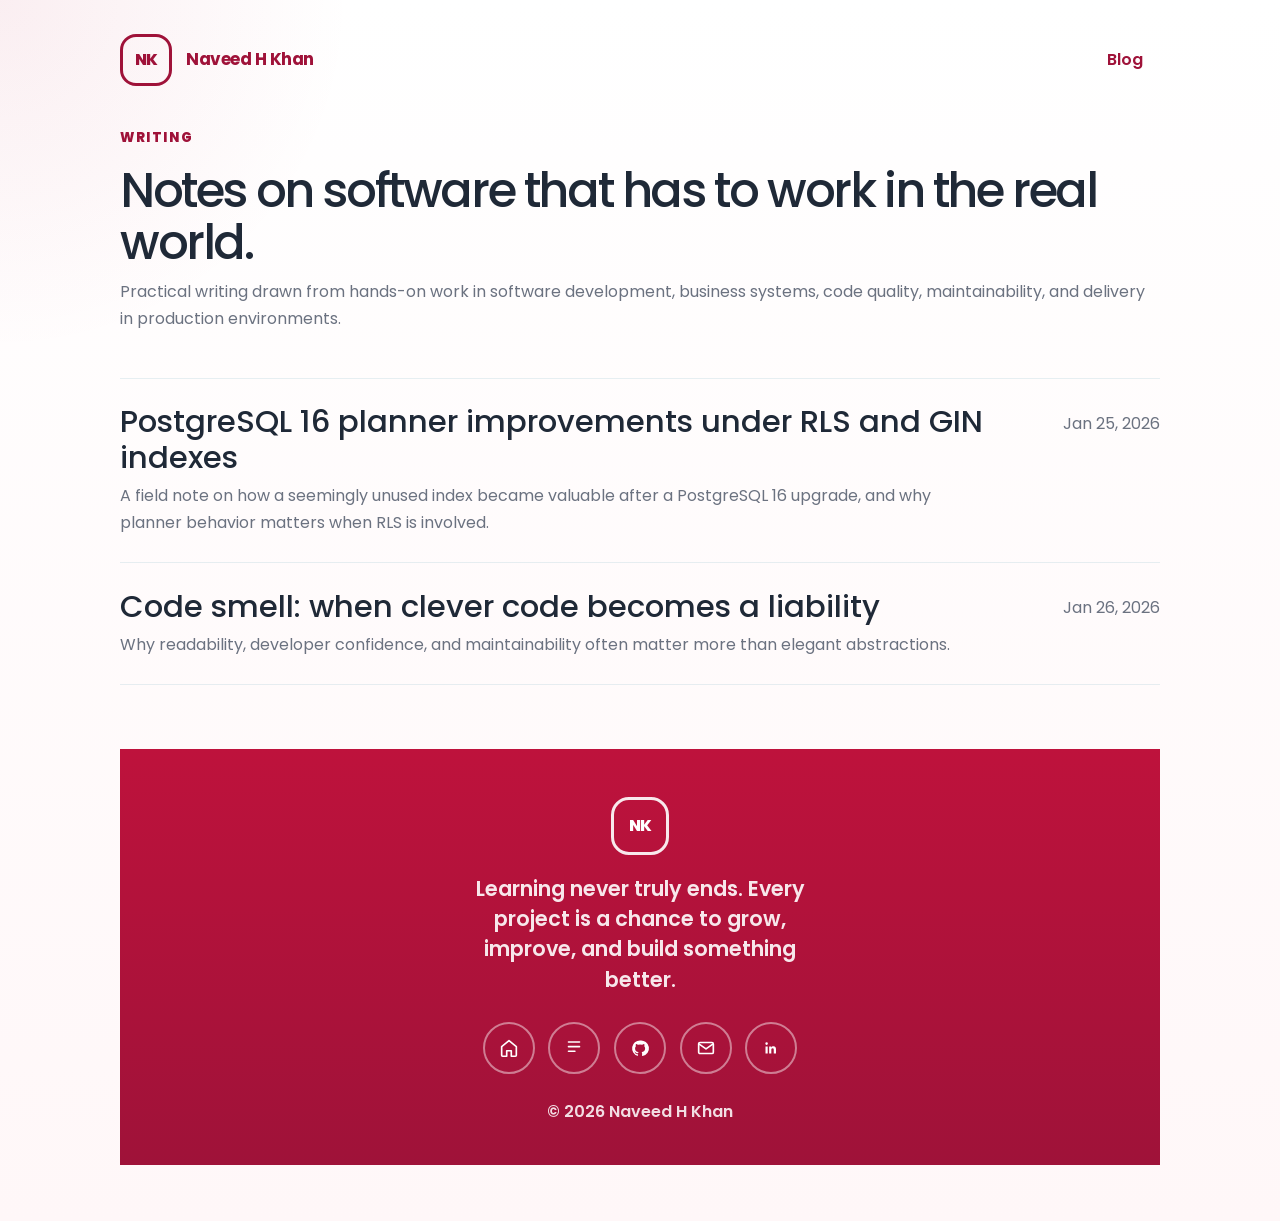
==== commit 7a3a5c12: "Change color theme" ====
--- a/blog.html
+++ b/blog.html
@@ -4,14 +4,14 @@
   <meta charset="UTF-8">
   <meta name="viewport" content="width=device-width, initial-scale=1">
   <meta name="description" content="Technical writing by Naveed H Khan based on hands-on work in software engineering, PostgreSQL, business systems, and practical delivery.">
-  <meta name="theme-color" content="#1d4ed8">
+  <meta name="theme-color" content="#9f1239">
   <title>Blog | Naveed Khan</title>
 
   <link rel="preconnect" href="https://fonts.googleapis.com">
   <link rel="preconnect" href="https://fonts.gstatic.com" crossorigin>
   <link href="https://fonts.googleapis.com/css2?family=IBM+Plex+Mono:wght@400;500&family=Poppins:wght@400;500;600;700;800&display=swap" rel="stylesheet">
   <link href="https://cdn.jsdelivr.net/npm/bootstrap@5.3.3/dist/css/bootstrap.min.css" rel="stylesheet">
-  <link rel="stylesheet" href="assets/css/style.css">
+  <link rel="stylesheet" href="assets/css/style.css?v=20260405-3">
 </head>
 <body class="page-shell page-blog page-reading">
   <div class="container-lg main-container">
@@ -59,6 +59,6 @@
   </div>
 
   <script src="https://code.jquery.com/jquery-3.7.1.min.js"></script>
-  <script src="/assets/js/site.js"></script>
+  <script src="/assets/js/site.js?v=20260405-3"></script>
 </body>
 </html>
--- a/assets/css/style.css
+++ b/assets/css/style.css
@@ -1,14 +1,14 @@
 :root {
-  --bg: #ffffff;
-  --bg-soft: #f5f7ff;
+  --bg: #fffdfc;
+  --bg-soft: #fff7f8;
   --surface: #ffffff;
-  --surface-soft: #f6f5ff;
-  --text: #141c3a;
-  --muted: #6e7a97;
-  --border: rgba(109, 40, 217, 0.12);
-  --accent: #7c3aed;
-  --accent-deep: #6d28d9;
-  --accent-soft: #ede9fe;
+  --surface-soft: #fff1f2;
+  --text: #1f2937;
+  --muted: #6b7280;
+  --border: rgba(159, 18, 57, 0.12);
+  --accent: #be123c;
+  --accent-deep: #9f1239;
+  --accent-soft: #ffe4e6;
   --shadow: 0 24px 60px rgba(20, 28, 58, 0.08);
   --radius-xl: 28px;
   --radius-lg: 22px;
@@ -32,7 +32,7 @@
   font-family: "Poppins", "Segoe UI", sans-serif;
   color: var(--text);
   background:
-    radial-gradient(circle at top left, rgba(124, 58, 237, 0.06), transparent 22rem),
+    radial-gradient(circle at top left, rgba(190, 18, 60, 0.07), transparent 22rem),
     linear-gradient(180deg, #ffffff 0%, var(--bg-soft) 100%);
   line-height: 1.7;
   font-size: 16px;
@@ -40,7 +40,7 @@
 
 a {
   color: var(--accent-deep);
-  text-decoration-color: rgba(109, 40, 217, 0.25);
+  text-decoration-color: rgba(21, 94, 117, 0.25);
   text-underline-offset: 0.18em;
 }
 
@@ -233,7 +233,7 @@
 .btn-accent {
   background: var(--accent);
   color: #ffffff;
-  box-shadow: 0 16px 34px rgba(124, 58, 237, 0.24);
+  box-shadow: 0 16px 34px rgba(190, 18, 60, 0.2);
 }
 
 .btn-outline-accent {
@@ -293,7 +293,7 @@
   padding: 2rem 1.45rem;
   border-radius: var(--radius-xl);
   background: #ffffff;
-  border: 1px solid rgba(109, 40, 217, 0.1);
+  border: 1px solid rgba(14, 116, 144, 0.1);
   box-shadow: var(--shadow);
   text-align: center;
 }
@@ -419,7 +419,7 @@
   padding: 0.72rem 0.86rem;
   border-radius: 999px;
   background: #ffffff;
-  border: 1px solid rgba(109, 40, 217, 0.1);
+  border: 1px solid rgba(14, 116, 144, 0.1);
   color: var(--text);
   font-weight: 600;
 }
@@ -477,11 +477,11 @@
   gap: 1.5rem;
   align-items: start;
   padding: 1.6rem 0;
-  border-top: 1px solid rgba(109, 40, 217, 0.1);
+  border-top: 1px solid rgba(14, 116, 144, 0.1);
 }
 
 .blog-entry:last-child {
-  border-bottom: 1px solid rgba(109, 40, 217, 0.1);
+  border-bottom: 1px solid rgba(14, 116, 144, 0.1);
 }
 
 .blog-entry h3 {
@@ -558,7 +558,7 @@
 pre,
 .code-block {
   background: var(--surface-soft);
-  border: 1px solid rgba(109, 40, 217, 0.08);
+  border: 1px solid rgba(14, 116, 144, 0.08);
   border-radius: var(--radius-md);
   padding: 1rem;
   overflow-x: auto;
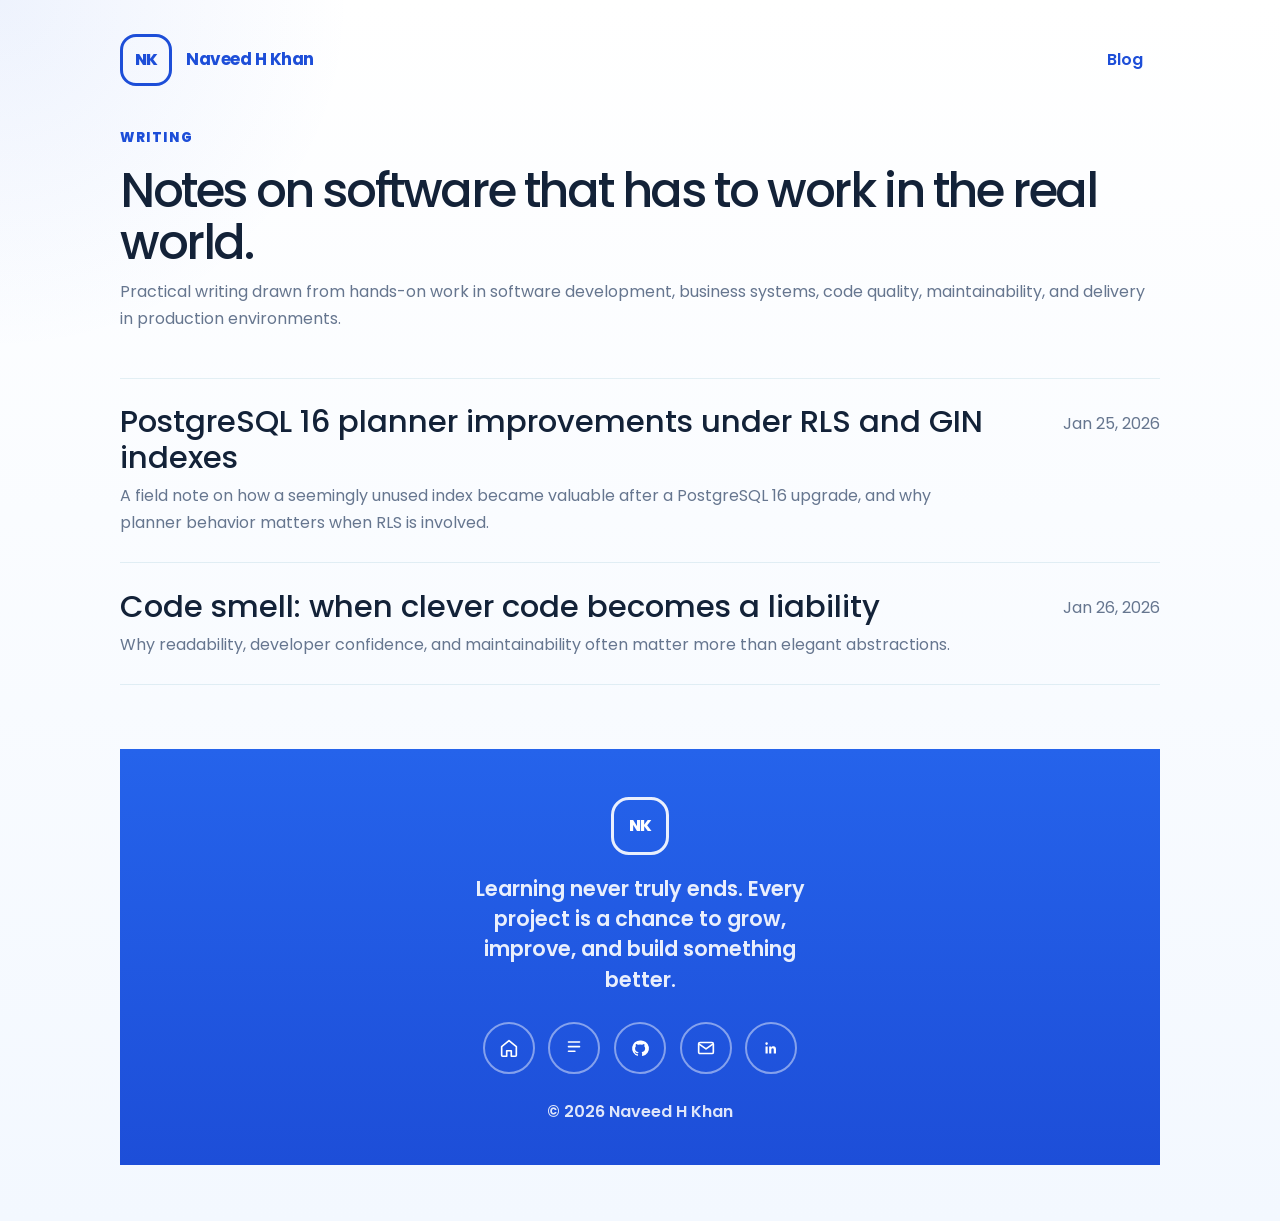
==== commit 27b8b0ae: "Update site to blue theme" ====
--- a/blog.html
+++ b/blog.html
@@ -4,14 +4,14 @@
   <meta charset="UTF-8">
   <meta name="viewport" content="width=device-width, initial-scale=1">
   <meta name="description" content="Technical writing by Naveed H Khan based on hands-on work in software engineering, PostgreSQL, business systems, and practical delivery.">
-  <meta name="theme-color" content="#9f1239">
+  <meta name="theme-color" content="#1d4ed8">
   <title>Blog | Naveed Khan</title>
 
   <link rel="preconnect" href="https://fonts.googleapis.com">
   <link rel="preconnect" href="https://fonts.gstatic.com" crossorigin>
   <link href="https://fonts.googleapis.com/css2?family=IBM+Plex+Mono:wght@400;500&family=Poppins:wght@400;500;600;700;800&display=swap" rel="stylesheet">
   <link href="https://cdn.jsdelivr.net/npm/bootstrap@5.3.3/dist/css/bootstrap.min.css" rel="stylesheet">
-  <link rel="stylesheet" href="assets/css/style.css?v=20260405-3">
+  <link rel="stylesheet" href="assets/css/style.css?v=20260405-5">
 </head>
 <body class="page-shell page-blog page-reading">
   <div class="container-lg main-container">
@@ -59,6 +59,6 @@
   </div>
 
   <script src="https://code.jquery.com/jquery-3.7.1.min.js"></script>
-  <script src="/assets/js/site.js?v=20260405-3"></script>
+  <script src="/assets/js/site.js?v=20260405-5"></script>
 </body>
 </html>
--- a/assets/css/style.css
+++ b/assets/css/style.css
@@ -1,14 +1,14 @@
 :root {
-  --bg: #fffdfc;
-  --bg-soft: #fff7f8;
+  --bg: #ffffff;
+  --bg-soft: #f3f8ff;
   --surface: #ffffff;
-  --surface-soft: #fff1f2;
-  --text: #1f2937;
-  --muted: #6b7280;
-  --border: rgba(159, 18, 57, 0.12);
-  --accent: #be123c;
-  --accent-deep: #9f1239;
-  --accent-soft: #ffe4e6;
+  --surface-soft: #eaf3ff;
+  --text: #132238;
+  --muted: #66768f;
+  --border: rgba(37, 99, 235, 0.14);
+  --accent: #2563eb;
+  --accent-deep: #1d4ed8;
+  --accent-soft: #dbeafe;
   --shadow: 0 24px 60px rgba(20, 28, 58, 0.08);
   --radius-xl: 28px;
   --radius-lg: 22px;
@@ -32,7 +32,7 @@
   font-family: "Poppins", "Segoe UI", sans-serif;
   color: var(--text);
   background:
-    radial-gradient(circle at top left, rgba(190, 18, 60, 0.07), transparent 22rem),
+    radial-gradient(circle at top left, rgba(37, 99, 235, 0.08), transparent 22rem),
     linear-gradient(180deg, #ffffff 0%, var(--bg-soft) 100%);
   line-height: 1.7;
   font-size: 16px;
@@ -233,7 +233,7 @@
 .btn-accent {
   background: var(--accent);
   color: #ffffff;
-  box-shadow: 0 16px 34px rgba(190, 18, 60, 0.2);
+  box-shadow: 0 16px 34px rgba(37, 99, 235, 0.22);
 }
 
 .btn-outline-accent {
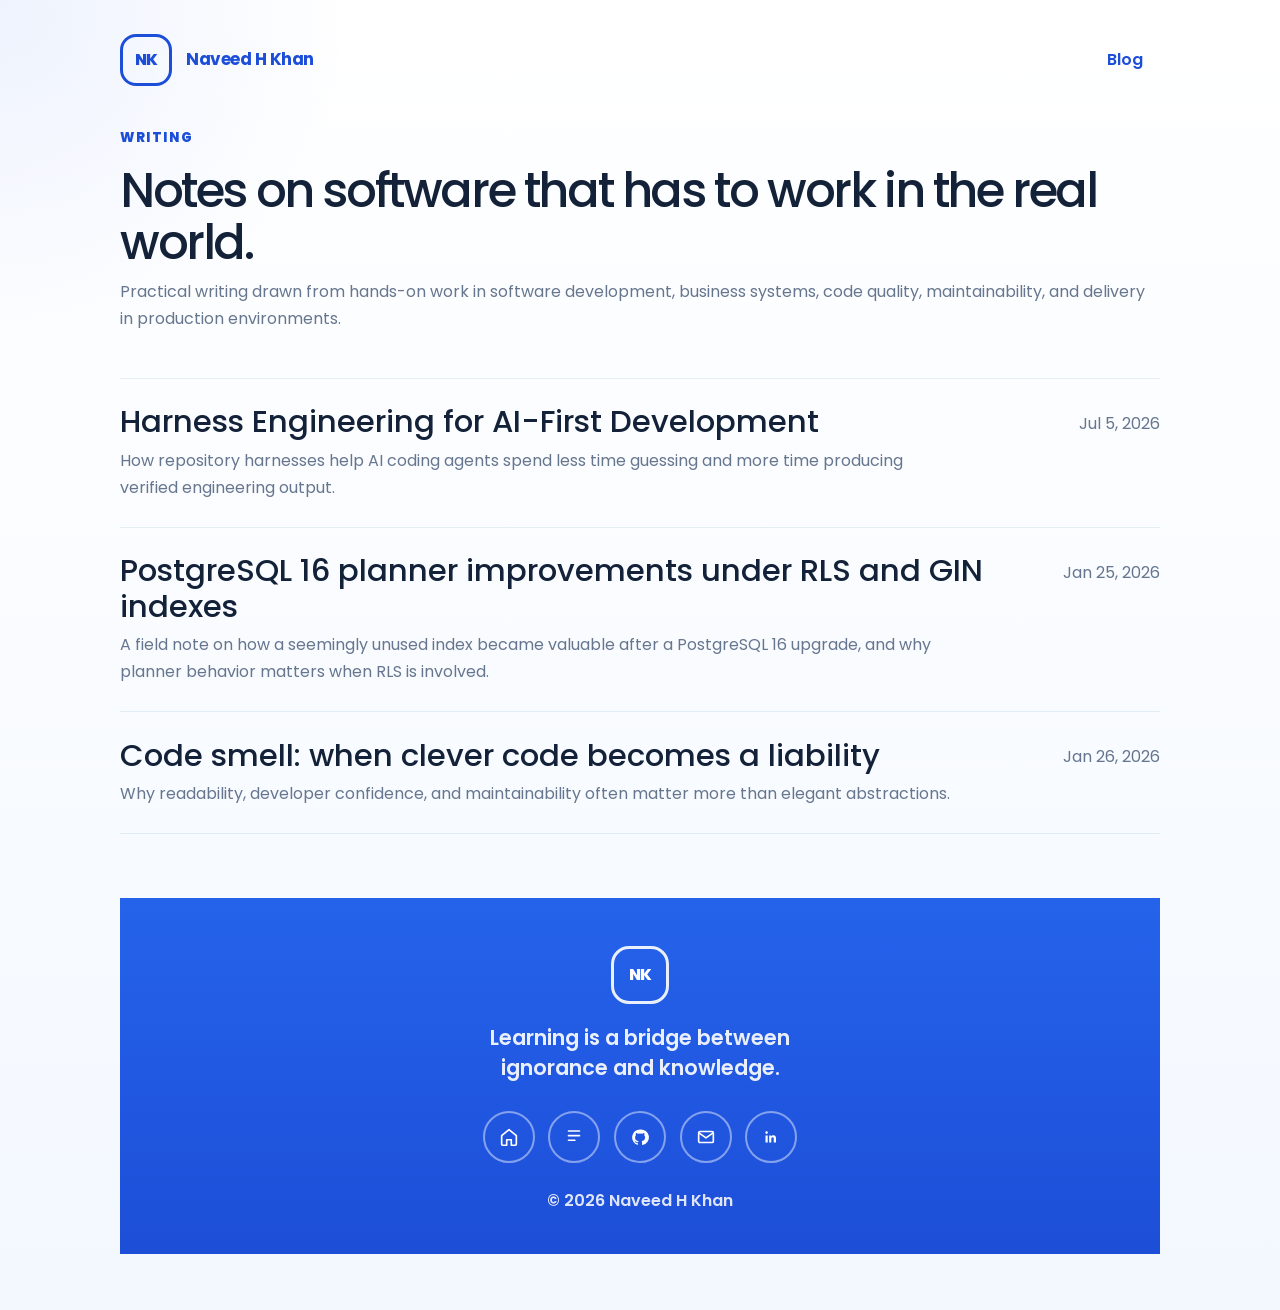
==== commit 75ebeaff: "Add harness engineering blog post" ====
--- a/blog.html
+++ b/blog.html
@@ -11,7 +11,7 @@
   <link rel="preconnect" href="https://fonts.gstatic.com" crossorigin>
   <link href="https://fonts.googleapis.com/css2?family=IBM+Plex+Mono:wght@400;500&family=Poppins:wght@400;500;600;700;800&display=swap" rel="stylesheet">
   <link href="https://cdn.jsdelivr.net/npm/bootstrap@5.3.3/dist/css/bootstrap.min.css" rel="stylesheet">
-  <link rel="stylesheet" href="assets/css/style.css?v=20260405-5">
+  <link rel="stylesheet" href="assets/css/style.css?v=20260705-1">
 </head>
 <body class="page-shell page-blog page-reading">
   <div class="container-lg main-container">
@@ -28,6 +28,19 @@
       </section>
 
       <section class="blog-stream fade-in fade-delay-2">
+        <article class="blog-entry">
+          <div class="blog-entry-main">
+            <h3>
+              <a class="post-link" href="post.html?file=003.html">Harness Engineering for AI-First Development</a>
+            </h3>
+            <p class="mb-0">
+              How repository harnesses help AI coding agents spend less time guessing and more time producing
+              verified engineering output.
+            </p>
+          </div>
+          <div class="blog-entry-date">Jul 5, 2026</div>
+        </article>
+
         <article class="blog-entry">
           <div class="blog-entry-main">
             <h3>
--- a/assets/css/style.css
+++ b/assets/css/style.css
@@ -547,12 +547,87 @@
   color: #40506a;
 }
 
+.post-content .post-subtitle {
+  margin-top: -0.2rem;
+  color: var(--muted);
+  font-size: 1.08rem;
+  font-style: italic;
+  font-weight: 500;
+}
+
 .post-content blockquote {
   margin: 1.4rem 0;
   padding: 1rem 1.15rem;
   border-left: 4px solid var(--accent);
   background: var(--surface-soft);
   border-radius: 0 var(--radius-md) var(--radius-md) 0;
+}
+
+.post-content .callout {
+  display: block;
+  margin: 1.4rem 0;
+  padding: 1rem 1.15rem;
+  border-left: 4px solid var(--accent);
+  border-radius: 0 var(--radius-md) var(--radius-md) 0;
+  background: var(--surface-soft);
+  color: var(--accent-deep);
+}
+
+.post-content figure {
+  margin: 2rem 0;
+}
+
+.post-content figure img {
+  width: 100%;
+  border: 1px solid var(--border);
+  border-radius: var(--radius-md);
+  background: #ffffff;
+}
+
+.post-content figcaption {
+  margin-top: 0.65rem;
+  color: var(--muted);
+  font-size: 0.92rem;
+  font-style: italic;
+  text-align: center;
+}
+
+.post-content table {
+  width: 100%;
+  margin: 1.4rem 0;
+  border-collapse: collapse;
+  font-size: 0.95rem;
+}
+
+.post-content th,
+.post-content td {
+  padding: 0.75rem 0.9rem;
+  border: 1px solid var(--border);
+  vertical-align: top;
+}
+
+.post-content th {
+  background: var(--accent);
+  color: #ffffff;
+  font-weight: 700;
+}
+
+.post-content tr:nth-child(even) td {
+  background: var(--surface-soft);
+}
+
+.post-content .reading-list {
+  padding-left: 0;
+  list-style: none;
+}
+
+.post-content .reading-list li {
+  padding: 0.65rem 0;
+  border-bottom: 1px solid var(--border);
+}
+
+.post-content .reading-list li:last-child {
+  border-bottom: 0;
 }
 
 pre,
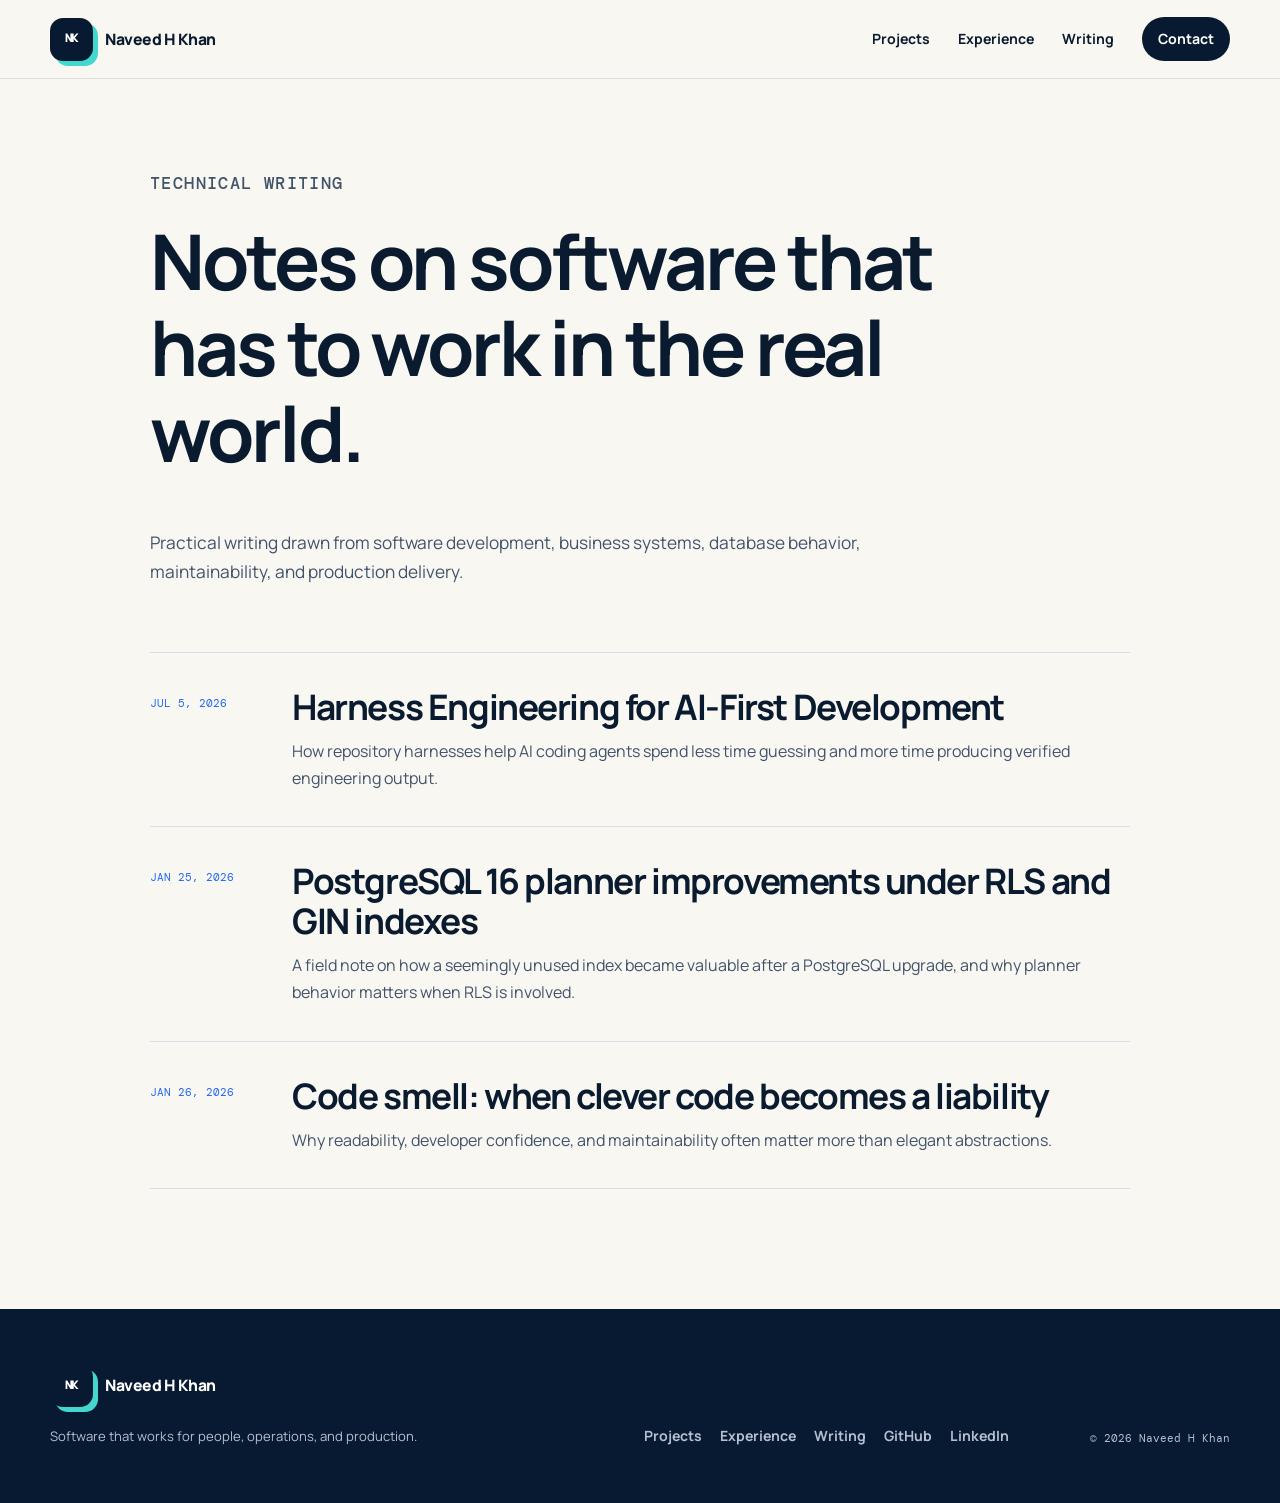
==== commit 4343874b: "enhance website" ====
--- a/blog.html
+++ b/blog.html
@@ -3,75 +3,39 @@
 <head>
   <meta charset="UTF-8">
   <meta name="viewport" content="width=device-width, initial-scale=1">
-  <meta name="description" content="Technical writing by Naveed H Khan based on hands-on work in software engineering, PostgreSQL, business systems, and practical delivery.">
-  <meta name="theme-color" content="#1d4ed8">
-  <title>Blog | Naveed Khan</title>
-
+  <meta name="description" content="Technical writing by Naveed H Khan about PostgreSQL, software maintainability, business systems, and practical engineering delivery.">
+  <meta name="theme-color" content="#081a31">
+  <meta property="og:title" content="Engineering Notes | Naveed H Khan">
+  <meta property="og:description" content="Practical notes on databases, maintainability, AI-assisted development, and production software.">
+  <link rel="canonical" href="https://naveed-h-khan.github.io/blog.html">
+  <link rel="icon" href="/assets/img/favicon.svg" type="image/svg+xml">
+  <title>Engineering Notes | Naveed H Khan</title>
   <link rel="preconnect" href="https://fonts.googleapis.com">
   <link rel="preconnect" href="https://fonts.gstatic.com" crossorigin>
-  <link href="https://fonts.googleapis.com/css2?family=IBM+Plex+Mono:wght@400;500&family=Poppins:wght@400;500;600;700;800&display=swap" rel="stylesheet">
-  <link href="https://cdn.jsdelivr.net/npm/bootstrap@5.3.3/dist/css/bootstrap.min.css" rel="stylesheet">
-  <link rel="stylesheet" href="assets/css/style.css?v=20260705-1">
+  <link href="https://fonts.googleapis.com/css2?family=DM+Mono:wght@400;500&family=Manrope:wght@400;500;600;700;800&display=swap" rel="stylesheet">
+  <link rel="stylesheet" href="/assets/css/style.css?v=20260925-1">
 </head>
-<body class="page-shell page-blog page-reading">
-  <div class="container-lg main-container">
-    <div id="site-header"></div>
-
-    <main class="blog-main">
-      <section class="blog-intro blog-intro-clean fade-in fade-delay-1">
-        <span class="section-title">Writing</span>
-        <h2>Notes on software that has to work in the real world.</h2>
-        <p class="blog-lede mb-0">
-          Practical writing drawn from hands-on work in software development, business systems,
-          code quality, maintainability, and delivery in production environments.
-        </p>
-      </section>
-
-      <section class="blog-stream fade-in fade-delay-2">
-        <article class="blog-entry">
-          <div class="blog-entry-main">
-            <h3>
-              <a class="post-link" href="post.html?file=003.html">Harness Engineering for AI-First Development</a>
-            </h3>
-            <p class="mb-0">
-              How repository harnesses help AI coding agents spend less time guessing and more time producing
-              verified engineering output.
-            </p>
-          </div>
-          <div class="blog-entry-date">Jul 5, 2026</div>
-        </article>
-
-        <article class="blog-entry">
-          <div class="blog-entry-main">
-            <h3>
-              <a class="post-link" href="post.html?file=001.html">PostgreSQL 16 planner improvements under RLS and GIN indexes</a>
-            </h3>
-            <p class="mb-0">
-              A field note on how a seemingly unused index became valuable after a PostgreSQL 16 upgrade,
-              and why planner behavior matters when RLS is involved.
-            </p>
-          </div>
-          <div class="blog-entry-date">Jan 25, 2026</div>
-        </article>
-
-        <article class="blog-entry">
-          <div class="blog-entry-main">
-            <h3>
-              <a class="post-link" href="post.html?file=002.html">Code smell: when clever code becomes a liability</a>
-            </h3>
-            <p class="mb-0">
-              Why readability, developer confidence, and maintainability often matter more than elegant abstractions.
-            </p>
-          </div>
-          <div class="blog-entry-date">Jan 26, 2026</div>
-        </article>
-      </section>
-    </main>
-
-    <div id="site-footer"></div>
-  </div>
-
-  <script src="https://code.jquery.com/jquery-3.7.1.min.js"></script>
-  <script src="/assets/js/site.js?v=20260405-5"></script>
+<body class="reading-shell">
+  <a class="skip-link" href="#main-content">Skip to content</a>
+  <header class="site-header">
+    <div class="container header-inner">
+      <a class="brand" href="/index.html" aria-label="Naveed H Khan home"><span class="brand-mark" aria-hidden="true">NK</span><span>Naveed H Khan</span></a>
+      <nav class="main-nav" aria-label="Primary navigation"><a href="/index.html#projects">Projects</a><a href="/index.html#experience">Experience</a><a href="/blog.html" aria-current="page">Writing</a><a class="nav-cta" href="mailto:naveed.dcse@gmail.com">Contact</a></nav>
+    </div>
+  </header>
+  <main class="reading-main" id="main-content">
+    <header class="blog-intro">
+      <p class="eyebrow">Technical writing</p>
+      <h1>Notes on software that has to work in the real world.</h1>
+      <p>Practical writing drawn from software development, business systems, database behavior, maintainability, and production delivery.</p>
+    </header>
+    <section class="blog-stream" aria-label="Articles">
+      <article class="blog-entry"><div class="blog-entry-date">Jul 5, 2026</div><div><h2><a class="post-link" href="/post.html?file=003.html">Harness Engineering for AI-First Development</a></h2><p>How repository harnesses help AI coding agents spend less time guessing and more time producing verified engineering output.</p></div></article>
+      <article class="blog-entry"><div class="blog-entry-date">Jan 25, 2026</div><div><h2><a class="post-link" href="/post.html?file=001.html">PostgreSQL 16 planner improvements under RLS and GIN indexes</a></h2><p>A field note on how a seemingly unused index became valuable after a PostgreSQL upgrade, and why planner behavior matters when RLS is involved.</p></div></article>
+      <article class="blog-entry"><div class="blog-entry-date">Jan 26, 2026</div><div><h2><a class="post-link" href="/post.html?file=002.html">Code smell: when clever code becomes a liability</a></h2><p>Why readability, developer confidence, and maintainability often matter more than elegant abstractions.</p></div></article>
+    </section>
+  </main>
+  <footer class="site-footer"><div class="container footer-inner"><div><a class="brand footer-brand" href="/index.html"><span class="brand-mark" aria-hidden="true">NK</span><span>Naveed H Khan</span></a><p>Software that works for people, operations, and production.</p></div><div class="footer-nav"><a href="/index.html#projects">Projects</a><a href="/index.html#experience">Experience</a><a href="/blog.html">Writing</a><a href="https://github.com/naveed-h-khan" target="_blank" rel="noopener noreferrer">GitHub</a><a href="https://www.linkedin.com/in/naveed-h-khan/" target="_blank" rel="noopener noreferrer">LinkedIn</a></div><p class="copyright">© <span data-year></span> Naveed H Khan</p></div></footer>
+  <script src="/assets/js/site.js?v=20260925-1"></script>
 </body>
 </html>
--- a/assets/css/style.css
+++ b/assets/css/style.css
@@ -1,845 +1,65 @@
 :root {
-  --bg: #ffffff;
-  --bg-soft: #f3f8ff;
-  --surface: #ffffff;
-  --surface-soft: #eaf3ff;
-  --text: #132238;
-  --muted: #66768f;
-  --border: rgba(37, 99, 235, 0.14);
-  --accent: #2563eb;
-  --accent-deep: #1d4ed8;
-  --accent-soft: #dbeafe;
-  --shadow: 0 24px 60px rgba(20, 28, 58, 0.08);
-  --radius-xl: 28px;
-  --radius-lg: 22px;
-  --radius-md: 16px;
-  --container: 1140px;
-  --reading-width: 960px;
+  --ink: #0a1b30; --ink-soft: #42536a; --navy: #081a31; --navy-2: #102844;
+  --paper: #f8f7f2; --white: #fff; --line: #d8dee6; --blue: #2166f3;
+  --cyan: #43d7d0; --lime: #c6f36a; --tint: #eaf1fb;
+  --mono: "DM Mono", Consolas, monospace; --sans: "Manrope", "Segoe UI", sans-serif;
+  --shadow: 0 24px 70px rgba(8,26,49,.12); --radius-lg: 28px; --container: 1180px;
 }
-
-*,
-*::before,
-*::after {
-  box-sizing: border-box;
-}
-
-html {
-  scroll-behavior: smooth;
-}
-
-body {
-  margin: 0;
-  font-family: "Poppins", "Segoe UI", sans-serif;
-  color: var(--text);
-  background:
-    radial-gradient(circle at top left, rgba(37, 99, 235, 0.08), transparent 22rem),
-    linear-gradient(180deg, #ffffff 0%, var(--bg-soft) 100%);
-  line-height: 1.7;
-  font-size: 16px;
-}
-
-a {
-  color: var(--accent-deep);
-  text-decoration-color: rgba(21, 94, 117, 0.25);
-  text-underline-offset: 0.18em;
-}
-
-a:hover {
-  color: var(--accent);
-}
-
-img {
-  max-width: 100%;
-  display: block;
-}
-
-.main-container {
-  max-width: var(--container);
-  padding-top: 28px;
-  padding-bottom: 56px;
-}
-
-.header {
-  margin-bottom: 2rem;
-}
-
-.header-plain .header-inner {
-  display: flex;
-  align-items: center;
-  justify-content: space-between;
-  gap: 1.5rem;
-  padding: 0.35rem 0;
-}
-
-.site-brand {
-  display: flex;
-  align-items: center;
-  gap: 0.9rem;
-}
-
-.site-mark {
-  display: inline-flex;
-  align-items: center;
-  justify-content: center;
-  width: 52px;
-  height: 52px;
-  border: 3px solid var(--accent-deep);
-  border-radius: 16px;
-  color: var(--accent-deep);
-  text-decoration: none;
-  font-weight: 800;
-  font-size: 1rem;
-  letter-spacing: -0.04em;
-}
-
-.site-mark:hover {
-  text-decoration: none;
-  color: var(--accent);
-  border-color: var(--accent);
-}
-
-.site-name {
-  color: var(--accent-deep);
-  text-decoration: none;
-  font-size: 1.05rem;
-  font-weight: 700;
-  letter-spacing: -0.03em;
-}
-
-.site-name:hover {
-  text-decoration: none;
-  color: var(--accent-deep);
-}
-
-.header-links {
-  display: flex;
-  align-items: center;
-  justify-content: flex-end;
-  gap: 0.7rem;
-  flex-wrap: wrap;
-}
-
-.nav-link-plain,
-.nav-link-pill {
-  display: inline-flex;
-  align-items: center;
-  justify-content: center;
-  min-height: 46px;
-  padding: 0.72rem 1.05rem;
-  font-weight: 600;
-  text-decoration: none;
-}
-
-.nav-link-plain {
-  color: var(--text);
-  border-radius: 999px;
-}
-
-.nav-link-plain:hover {
-  text-decoration: none;
-  color: var(--accent-deep);
-}
-
-.nav-link-plain.is-active {
-  color: var(--accent-deep);
-}
-
-.nav-link-pill {
-  border: 2px solid var(--accent);
-  border-radius: 999px;
-  color: var(--accent);
-  background: transparent;
-}
-
-.nav-link-pill:hover,
-.nav-link-pill.is-active {
-  background: var(--accent);
-  color: #ffffff;
-  text-decoration: none;
-}
-
-.hero-clean {
-  max-width: 980px;
-  margin: 0 auto;
-  padding: 2.5rem 1rem 0;
-  text-align: center;
-}
-
-.hero-title,
-.intro-band h2,
-.capability-card h3,
-.journey-title,
-.blog-intro h2,
-.post-title,
-.post-content h2,
-.post-content h3,
-.post-content h4 {
-  font-family: "Poppins", "Segoe UI", sans-serif;
-  letter-spacing: -0.05em;
-}
-
-.hero-title {
-  max-width: 1100px;
-  margin: 0 auto 0.95rem;
-  font-size: clamp(2rem, 4.2vw, 3.55rem);
-  line-height: 1.14;
-}
-
-.hero-copy {
-  max-width: 52rem;
-  margin: 0 0 1.35rem;
-  color: var(--muted);
-  font-size: 1rem;
-}
-
-.hero-copy-centered {
-  margin-left: auto;
-  margin-right: auto;
-}
-
-.hero-avatar {
-  width: 156px;
-  height: 156px;
-  margin: 1.6rem auto -3rem;
-  border-radius: 50%;
-  object-fit: cover;
-  border: 10px solid #ffffff;
-  box-shadow: var(--shadow);
-}
-
-.hero-actions {
-  display: flex;
-  gap: 0.85rem;
-  flex-wrap: wrap;
-}
-
-.hero-actions-center {
-  justify-content: center;
-}
-
-.btn-accent,
-.btn-outline-accent {
-  display: inline-flex;
-  align-items: center;
-  justify-content: center;
-  min-height: 50px;
-  padding: 0.85rem 1.2rem;
-  border-radius: 999px;
-  font-weight: 700;
-  text-decoration: none;
-  transition: transform 180ms ease, box-shadow 180ms ease, background-color 180ms ease;
-}
-
-.btn-accent {
-  background: var(--accent);
-  color: #ffffff;
-  box-shadow: 0 16px 34px rgba(37, 99, 235, 0.22);
-}
-
-.btn-outline-accent {
-  border: 2px solid var(--accent);
-  color: var(--accent);
-  background: transparent;
-}
-
-.btn-accent:hover,
-.btn-outline-accent:hover {
-  text-decoration: none;
-  transform: translateY(-2px);
-}
-
-.intro-band {
-  position: relative;
-  z-index: 1;
-  margin: 0 auto 0;
-  max-width: 1080px;
-  padding: 5.8rem 2rem 10rem;
-  border-radius: 32px;
-  background: linear-gradient(180deg, var(--accent) 0%, var(--accent-deep) 100%);
-  color: #ffffff;
-  text-align: center;
-}
-
-.intro-band-inner {
-  max-width: 760px;
-  margin: 0 auto;
-}
-
-.intro-band h2 {
-  margin: 0 0 1rem;
-  font-size: clamp(2rem, 4vw, 3rem);
-}
-
-.intro-band p {
-  margin: 0;
-  color: rgba(255, 255, 255, 0.88);
-  font-size: 1.04rem;
-}
-
-.capability-grid {
-  display: grid;
-  grid-template-columns: repeat(3, minmax(0, 1fr));
-  gap: 1.5rem;
-}
-
-.capability-grid-overlap {
-  position: relative;
-  z-index: 2;
-  margin-top: -6rem;
-  margin-bottom: 3rem;
-}
-
-.capability-card {
-  padding: 2rem 1.45rem;
-  border-radius: var(--radius-xl);
-  background: #ffffff;
-  border: 1px solid rgba(14, 116, 144, 0.1);
-  box-shadow: var(--shadow);
-  text-align: center;
-}
-
-.capability-card h3 {
-  margin: 0 0 0.95rem;
-  font-size: 1.26rem;
-}
-
-.capability-card p {
-  margin: 0 0 1rem;
-  color: var(--muted);
-}
-
-.capability-list {
-  list-style: none;
-  padding: 0;
-  margin: 0;
-  display: grid;
-  gap: 0.55rem;
-}
-
-.capability-list li {
-  color: var(--accent-deep);
-  font-weight: 600;
-}
-
-.site-panel,
-.surface-card,
-.post-shell {
-  background: #ffffff;
-  border: 1px solid var(--border);
-  border-radius: var(--radius-xl);
-  box-shadow: var(--shadow);
-}
-
-.surface-card {
-  padding: 1.55rem;
-}
-
-.journey-panel {
-  padding: 1.8rem;
-}
-
-.journey-heading {
-  margin-bottom: 1.25rem;
-  text-align: center;
-}
-
-.section-title {
-  display: inline-flex;
-  align-items: center;
-  margin: 0 0 0.95rem;
-  color: var(--accent-deep);
-  font-size: 0.84rem;
-  font-weight: 800;
-  letter-spacing: 0.12em;
-  text-transform: uppercase;
-}
-
-.journey-title {
-  margin: 0;
-  font-size: clamp(1.95rem, 4vw, 2.7rem);
-  line-height: 1.08;
-}
-
-.journey-grid {
-  display: grid;
-  grid-template-columns: repeat(2, minmax(0, 1fr));
-  gap: 1rem;
-}
-
-.journey-step {
-  padding: 1.15rem;
-  border-radius: var(--radius-lg);
-  background: var(--surface-soft);
-}
-
-.journey-step strong {
-  display: block;
-  margin-bottom: 0.35rem;
-  color: var(--accent-deep);
-}
-
-.journey-step p {
-  margin: 0;
-  color: var(--muted);
-}
-
-.home-bottom-grid {
-  display: grid;
-  grid-template-columns: minmax(0, 1.1fr) minmax(320px, 0.9fr);
-  gap: 1.4rem;
-}
-
-.section-copy,
-.blog-lede,
-.article-meta,
-.post-meta {
-  color: var(--muted);
-}
-
-.skill-cloud,
-.focus-list {
-  display: grid;
-  gap: 0.85rem;
-  padding: 0;
-  margin: 0;
-  list-style: none;
-}
-
-.skill-cloud {
-  grid-template-columns: repeat(2, minmax(0, 1fr));
-}
-
-.skill-cloud-wide {
-  grid-template-columns: repeat(3, minmax(0, 1fr));
-}
-
-.skill-pill {
-  display: inline-flex;
-  align-items: center;
-  padding: 0.72rem 0.86rem;
-  border-radius: 999px;
-  background: #ffffff;
-  border: 1px solid rgba(14, 116, 144, 0.1);
-  color: var(--text);
-  font-weight: 600;
-}
-
-.focus-list li {
-  position: relative;
-  padding-left: 1.2rem;
-  color: var(--muted);
-}
-
-.focus-list li::before {
-  content: "";
-  position: absolute;
-  left: 0;
-  top: 0.72rem;
-  width: 0.45rem;
-  height: 0.45rem;
-  border-radius: 50%;
-  background: var(--accent);
-}
-
-.blog-intro,
-.post-shell {
-  padding: 1.45rem;
-}
-
-.blog-main {
-  max-width: 1040px;
-  margin: 0 auto;
-}
-
-.blog-intro-clean {
-  background: transparent;
-  border: 0;
-  box-shadow: none;
-  padding: 0 0 1.6rem;
-  margin-bottom: 1.25rem;
-}
-
-.blog-intro h2,
-.post-title {
-  margin: 0 0 0.55rem;
-  font-size: clamp(2rem, 4vw, 3rem);
-  line-height: 1.08;
-}
-
-.blog-stream {
-  display: grid;
-  gap: 0;
-}
-
-.blog-entry {
-  display: grid;
-  grid-template-columns: minmax(0, 1fr) auto;
-  gap: 1.5rem;
-  align-items: start;
-  padding: 1.6rem 0;
-  border-top: 1px solid rgba(14, 116, 144, 0.1);
-}
-
-.blog-entry:last-child {
-  border-bottom: 1px solid rgba(14, 116, 144, 0.1);
-}
-
-.blog-entry h3 {
-  margin: 0 0 0.45rem;
-  font-size: clamp(1.5rem, 2.4vw, 2rem);
-  line-height: 1.15;
-}
-
-.blog-entry p {
-  color: var(--muted);
-  max-width: 52rem;
-}
-
-.blog-entry-date {
-  color: var(--muted);
-  white-space: nowrap;
-  padding-top: 0.35rem;
-}
-
-.post-link {
-  color: var(--text);
-  text-decoration: none;
-}
-
-.post-link:hover {
-  color: var(--accent);
-}
-
-.page-reading.page-post #site-header,
-.page-reading.page-post main,
-.page-reading.page-post .footer {
-  max-width: var(--reading-width);
-  margin-left: auto;
-  margin-right: auto;
-}
-
-.page-reading.page-blog #site-header,
-.page-reading.page-blog main,
-.page-reading.page-blog .footer {
-  max-width: 1040px;
-  margin-left: auto;
-  margin-right: auto;
-}
-
-.post-content h1:first-child {
-  display: none;
-}
-
-.post-content > :first-child {
-  margin-top: 0;
-}
-
-.post-content h2,
-.post-content h3,
-.post-content h4 {
-  margin-top: 2rem;
-  margin-bottom: 0.8rem;
-  line-height: 1.25;
-}
-
-.post-content p,
-.post-content li {
-  color: #40506a;
-}
-
-.post-content .post-subtitle {
-  margin-top: -0.2rem;
-  color: var(--muted);
-  font-size: 1.08rem;
-  font-style: italic;
-  font-weight: 500;
-}
-
-.post-content blockquote {
-  margin: 1.4rem 0;
-  padding: 1rem 1.15rem;
-  border-left: 4px solid var(--accent);
-  background: var(--surface-soft);
-  border-radius: 0 var(--radius-md) var(--radius-md) 0;
-}
-
-.post-content .callout {
-  display: block;
-  margin: 1.4rem 0;
-  padding: 1rem 1.15rem;
-  border-left: 4px solid var(--accent);
-  border-radius: 0 var(--radius-md) var(--radius-md) 0;
-  background: var(--surface-soft);
-  color: var(--accent-deep);
-}
-
-.post-content figure {
-  margin: 2rem 0;
-}
-
-.post-content figure img {
-  width: 100%;
-  border: 1px solid var(--border);
-  border-radius: var(--radius-md);
-  background: #ffffff;
-}
-
-.post-content figcaption {
-  margin-top: 0.65rem;
-  color: var(--muted);
-  font-size: 0.92rem;
-  font-style: italic;
-  text-align: center;
-}
-
-.post-content table {
-  width: 100%;
-  margin: 1.4rem 0;
-  border-collapse: collapse;
-  font-size: 0.95rem;
-}
-
-.post-content th,
-.post-content td {
-  padding: 0.75rem 0.9rem;
-  border: 1px solid var(--border);
-  vertical-align: top;
-}
-
-.post-content th {
-  background: var(--accent);
-  color: #ffffff;
-  font-weight: 700;
-}
-
-.post-content tr:nth-child(even) td {
-  background: var(--surface-soft);
-}
-
-.post-content .reading-list {
-  padding-left: 0;
-  list-style: none;
-}
-
-.post-content .reading-list li {
-  padding: 0.65rem 0;
-  border-bottom: 1px solid var(--border);
-}
-
-.post-content .reading-list li:last-child {
-  border-bottom: 0;
-}
-
-pre,
-.code-block {
-  background: var(--surface-soft);
-  border: 1px solid rgba(14, 116, 144, 0.08);
-  border-radius: var(--radius-md);
-  padding: 1rem;
-  overflow-x: auto;
-  font-family: "IBM Plex Mono", Consolas, monospace;
-  font-size: 0.95rem;
-  line-height: 1.6;
-  color: #2d3444;
-}
-
-code {
-  font-family: "IBM Plex Mono", Consolas, monospace;
-  font-size: 0.94em;
-}
-
-.footer {
-  margin-top: 4rem;
-}
-
-.footer-rich {
-  padding: 3rem 1.4rem 2.5rem;
-  background: linear-gradient(180deg, var(--accent) 0%, var(--accent-deep) 100%);
-  border: 0;
-  box-shadow: none;
-  color: #ffffff;
-  text-align: center;
-}
-
-.footer-inner {
-  max-width: 720px;
-  margin: 0 auto;
-}
-
-.footer-mark {
-  display: inline-flex;
-  align-items: center;
-  justify-content: center;
-  width: 58px;
-  height: 58px;
-  border: 3px solid rgba(255, 255, 255, 0.9);
-  border-radius: 18px;
-  color: #ffffff;
-  text-decoration: none;
-  font-weight: 800;
-  font-size: 1rem;
-  letter-spacing: -0.04em;
-}
-
-.footer-mark:hover {
-  color: #ffffff;
-  text-decoration: none;
-}
-
-.footer-message {
-  max-width: 24rem;
-  margin: 1.2rem auto 1.7rem;
-  color: rgba(255, 255, 255, 0.9);
-  font-size: 1.3rem;
-  font-weight: 600;
-  line-height: 1.45;
-}
-
-.footer-links {
-  display: flex;
-  justify-content: center;
-  gap: 0.85rem;
-  flex-wrap: wrap;
-  margin-bottom: 1.5rem;
-}
-
-.footer-icon-link {
-  display: inline-flex;
-  align-items: center;
-  justify-content: center;
-  width: 52px;
-  height: 52px;
-  border: 2px solid rgba(255, 255, 255, 0.45);
-  border-radius: 50%;
-  color: #ffffff;
-  text-decoration: none;
-  transition: transform 180ms ease, border-color 180ms ease, background-color 180ms ease;
-}
-
-.footer-icon-link svg {
-  width: 22px;
-  height: 22px;
-}
-
-.footer-icon-link:hover {
-  color: #ffffff;
-  text-decoration: none;
-  transform: translateY(-2px);
-  border-color: rgba(255, 255, 255, 0.92);
-  background: rgba(255, 255, 255, 0.08);
-}
-
-.footer-credit {
-  margin: 0;
-  color: rgba(255, 255, 255, 0.86);
-  font-weight: 600;
-}
-
-.fade-in {
-  opacity: 0;
-  transform: translateY(18px);
-  animation: rise 700ms ease forwards;
-}
-
-.fade-delay-1 {
-  animation-delay: 120ms;
-}
-
-.fade-delay-2 {
-  animation-delay: 220ms;
-}
-
-.fade-delay-3 {
-  animation-delay: 320ms;
-}
-
-@keyframes rise {
-  to {
-    opacity: 1;
-    transform: translateY(0);
-  }
-}
-
-@media (max-width: 991.98px) {
-  .header-plain .header-inner,
-  .capability-grid,
-  .journey-grid,
-  .home-bottom-grid {
-    grid-template-columns: 1fr;
-    display: grid;
-  }
-
-  .header-links {
-    justify-content: flex-start;
-  }
-
-  .site-brand {
-    gap: 0.7rem;
-  }
-
-  .skill-cloud,
-  .skill-cloud-wide {
-    grid-template-columns: 1fr;
-  }
-
-  .blog-table-wrap td:last-child {
-    width: auto;
-  }
-
-  .blog-entry {
-    grid-template-columns: 1fr;
-    gap: 0.4rem;
-  }
-
-  .blog-entry-date {
-    padding-top: 0;
-  }
-}
-
-@media (max-width: 767.98px) {
-  body {
-    font-size: 15px;
-  }
-
-  .main-container {
-    padding-top: 18px;
-  }
-
-  .hero-title {
-    font-size: 2.2rem;
-  }
-
-  .hero-avatar {
-    width: 124px;
-    height: 124px;
-    margin-bottom: -2.3rem;
-  }
-
-  .intro-band {
-    padding: 4.4rem 1.15rem 8rem;
-    border-radius: 24px;
-  }
-
-  .hero-actions {
-    flex-direction: column;
-    align-items: stretch;
-  }
-
-  .btn-accent,
-  .btn-outline-accent {
-    width: 100%;
-  }
-
-  .site-panel,
-  .surface-card,
-  .blog-intro,
-  .post-shell,
-  .capability-card {
-    border-radius: 22px;
-  }
-
-  .footer-rich {
-    border-radius: 28px;
-    padding: 2.4rem 1.1rem 2rem;
-  }
-}
+*,*::before,*::after{box-sizing:border-box} html{scroll-behavior:smooth}
+body{margin:0;color:var(--ink);background:var(--paper);font-family:var(--sans);font-size:16px;line-height:1.7}
+body::before{content:"";position:fixed;inset:0;z-index:-1;pointer-events:none;opacity:.32;background-image:radial-gradient(rgba(8,26,49,.13) .55px,transparent .55px);background-size:6px 6px}
+img{display:block;max-width:100%} a{color:inherit} p{margin-top:0}
+h1,h2,h3,h4{margin-top:0;line-height:1.12;letter-spacing:-.04em} h1{font-size:clamp(2.75rem,6vw,5.7rem)} h2{font-size:clamp(2.1rem,4.4vw,4rem)} h3{font-size:1.35rem}
+section[id]{scroll-margin-top:90px}.container{width:min(calc(100% - 40px),var(--container));margin-inline:auto}.section-pad{padding:110px 0}
+.skip-link{position:fixed;top:12px;left:12px;z-index:1000;transform:translateY(-140%);padding:.75rem 1rem;border-radius:8px;color:var(--white);background:var(--blue)}.skip-link:focus{transform:translateY(0)}
+:focus-visible{outline:3px solid var(--cyan);outline-offset:4px}
+.site-header{position:sticky;top:0;z-index:50;border-bottom:1px solid rgba(8,26,49,.1);background:rgba(248,247,242,.9);backdrop-filter:blur(18px)}
+.header-inner{min-height:78px;display:flex;align-items:center;justify-content:space-between;gap:28px}
+.brand{display:inline-flex;align-items:center;gap:12px;font-size:.98rem;font-weight:800;text-decoration:none;letter-spacing:-.025em}
+.brand-mark{width:43px;height:43px;display:inline-grid;place-items:center;border-radius:13px;color:var(--white);background:var(--navy);font-family:var(--mono);font-size:.78rem;box-shadow:5px 5px 0 var(--cyan)}
+.main-nav,.footer-nav{display:flex;align-items:center;gap:28px}.main-nav a,.footer-nav a{font-size:.88rem;font-weight:700;text-decoration:none}
+.main-nav a:hover,.footer-nav a:hover,.text-link:hover,.profile-links a:hover{color:var(--blue)}
+.main-nav .nav-cta{padding:.65rem 1rem;border-radius:999px;color:var(--white);background:var(--navy)}.main-nav .nav-cta:hover{color:var(--navy);background:var(--cyan)}
+.hero{padding-top:90px;overflow:hidden}.hero-grid{display:grid;grid-template-columns:minmax(0,1.48fr) minmax(320px,.72fr);align-items:center;gap:clamp(50px,8vw,110px)}
+.eyebrow{margin-bottom:20px;color:var(--blue);font-family:var(--mono);font-size:.78rem;font-weight:500;letter-spacing:.08em;text-transform:uppercase}
+.status-dot{width:9px;height:9px;display:inline-block;margin-right:8px;border-radius:50%;background:#25a75a;box-shadow:0 0 0 5px rgba(37,167,90,.12)}
+.hero h1{max-width:900px;margin-bottom:28px}.hero-lede{max-width:720px;margin-bottom:34px;color:var(--ink-soft);font-size:clamp(1.05rem,1.7vw,1.28rem)}
+.hero-actions{display:flex;flex-wrap:wrap;gap:12px;margin-bottom:28px}.button{min-height:52px;display:inline-flex;align-items:center;justify-content:center;gap:10px;padding:.82rem 1.25rem;border:1px solid transparent;border-radius:999px;font-size:.9rem;font-weight:800;text-decoration:none;transition:transform .2s ease,background-color .2s ease,color .2s ease}.button:hover{transform:translateY(-2px)}
+.button-primary{color:var(--white);background:var(--blue);box-shadow:0 12px 30px rgba(33,102,243,.25)}.button-secondary{border-color:var(--line);background:rgba(255,255,255,.7)}
+.profile-links{display:flex;flex-wrap:wrap;gap:22px}.profile-links a,.text-link{color:var(--ink);font-family:var(--mono);font-size:.78rem;font-weight:500;text-decoration:none}
+.hero-profile{position:relative}.hero-profile::before{content:"";position:absolute;width:220px;height:220px;top:-55px;right:-45px;border-radius:50%;background:var(--lime);z-index:-1}
+.portrait-wrap{position:relative;padding:14px;border:1px solid var(--line);border-radius:32px;background:var(--white);box-shadow:var(--shadow);transform:rotate(1.7deg)}
+.portrait{width:100%;height:390px;border-radius:22px;object-fit:cover;object-position:center 26%;filter:saturate(.82) contrast(1.03)}
+.portrait-tag{position:absolute;bottom:26px;left:-20px;padding:.65rem .85rem;border-radius:8px;color:var(--white);background:var(--navy);font-family:var(--mono);font-size:.7rem;transform:rotate(-3deg)}
+.quick-facts{margin:28px 0 0;display:grid;border-top:1px solid var(--line)}.quick-facts div{display:grid;grid-template-columns:95px 1fr;gap:12px;align-items:center;padding:15px 0;border-bottom:1px solid var(--line)}
+.quick-facts dt{font-family:var(--mono);font-size:.88rem;font-weight:500}.quick-facts dd{margin:0;color:var(--ink-soft);font-size:.82rem;line-height:1.45}
+.section-dark{color:var(--white);background:var(--navy)}.section-dark::selection{color:var(--navy);background:var(--cyan)}
+.section-heading{display:grid;grid-template-columns:minmax(0,1.4fr) minmax(280px,.6fr);gap:70px;align-items:end;margin-bottom:56px}.section-heading h2{max-width:780px;margin-bottom:0}.section-heading>p{margin-bottom:5px;color:var(--ink-soft)}
+.section-heading-light>p{color:#aebbd0}.section-heading-light .eyebrow{color:var(--cyan)}
+.project-grid{display:grid;grid-template-columns:repeat(2,minmax(0,1fr));gap:18px}.project-card{min-height:480px;display:flex;flex-direction:column;padding:clamp(26px,4vw,44px);border:1px solid rgba(255,255,255,.12);border-radius:var(--radius-lg);background:var(--navy-2)}
+.project-card.project-featured{min-height:540px}.project-card.accent-card{color:var(--navy);border-color:transparent;background:var(--cyan)}
+.project-topline{display:flex;justify-content:space-between;align-items:center;gap:18px;margin-bottom:55px}.project-number{font-family:var(--mono);color:#8291a8}.accent-card .project-number{color:rgba(8,26,49,.55)}
+.project-label{padding:.4rem .68rem;border:1px solid rgba(255,255,255,.18);border-radius:999px;color:#c4cede;font-family:var(--mono);font-size:.66rem;text-transform:uppercase;letter-spacing:.06em}.accent-card .project-label{color:var(--navy);border-color:rgba(8,26,49,.2)}
+.project-card h3{max-width:520px;margin-bottom:20px;font-size:clamp(1.6rem,3vw,2.5rem)}.project-summary{color:#d8e1ed;font-size:1.02rem}.accent-card .project-summary{color:rgba(8,26,49,.8)}
+.project-detail,.project-proof{margin-top:auto;padding-top:24px}.project-detail{border-top:1px solid rgba(255,255,255,.12)}.accent-card .project-detail{border-color:rgba(8,26,49,.16)}
+.project-detail h4{margin-bottom:8px;color:var(--cyan);font-family:var(--mono);font-size:.7rem;text-transform:uppercase;letter-spacing:.08em}.accent-card .project-detail h4{color:var(--navy)}
+.project-detail p,.project-proof{color:#aebbd0;font-size:.88rem}.accent-card .project-detail p{color:rgba(8,26,49,.72)}
+.tag-list{display:flex;flex-wrap:wrap;gap:8px;margin:20px 0 0;padding:0;list-style:none}.tag-list li{padding:.35rem .6rem;border-radius:6px;color:#dce4ef;background:rgba(255,255,255,.07);font-family:var(--mono);font-size:.66rem}.accent-card .tag-list li{color:var(--navy);background:rgba(8,26,49,.09)}
+.project-card .text-link{align-self:flex-start;margin-top:25px;color:var(--cyan)}
+.experience-layout{display:grid;grid-template-columns:minmax(0,.8fr) minmax(0,1.2fr);gap:70px}.current-role{align-self:start;padding:35px;border-radius:var(--radius-lg);color:var(--white);background:var(--blue);box-shadow:var(--shadow)}
+.role-meta{display:flex;justify-content:space-between;gap:15px;margin-bottom:48px;font-family:var(--mono);font-size:.68rem;text-transform:uppercase}.current-role h3{margin-bottom:5px;font-size:2rem}.role-company a{font-weight:700;text-decoration:none}.role-list{margin:26px 0 0;padding-left:1.2rem}.role-list li{margin:.65rem 0}
+.career-path{border-top:1px solid var(--line)}.career-path article{display:grid;grid-template-columns:120px 1fr;gap:30px;padding:27px 0;border-bottom:1px solid var(--line)}.career-path article>span{color:var(--blue);font-family:var(--mono);font-size:.72rem;text-transform:uppercase}.career-path h3{margin-bottom:8px}.career-path p{margin:0;color:var(--ink-soft)}
+.section-tint{background:var(--tint)}.expertise-grid{display:grid;grid-template-columns:repeat(4,1fr);gap:1px;border:1px solid #cfd9e8;border-radius:var(--radius-lg);overflow:hidden;background:#cfd9e8}.expertise-grid article{min-height:290px;padding:30px;background:var(--tint)}.expertise-index{display:block;margin-bottom:70px;color:var(--blue);font-family:var(--mono);font-size:.72rem}.expertise-grid p{color:var(--ink-soft);font-size:.9rem}
+.writing-heading{align-items:center}.writing-heading .text-link{justify-self:end}.writing-grid{display:grid;grid-template-columns:repeat(3,1fr);border-top:1px solid var(--line);border-bottom:1px solid var(--line)}
+.writing-card{min-height:320px;display:flex;flex-direction:column;padding:30px;border-right:1px solid var(--line);text-decoration:none;transition:background-color .2s ease,transform .2s ease}.writing-card:first-child{padding-left:0}.writing-card:last-child{border-right:0}.writing-card:hover{background:var(--white);transform:translateY(-5px)}.writing-card span{margin-bottom:55px;color:var(--blue);font-family:var(--mono);font-size:.68rem;text-transform:uppercase}.writing-card h3{font-size:1.5rem}.writing-card p{margin-top:auto;color:var(--ink-soft);font-size:.88rem}
+.about-section{padding-top:40px}.about-grid{display:grid;grid-template-columns:1fr 1fr;gap:80px;padding-top:70px;border-top:1px solid var(--line)}.about-copy>p{color:var(--ink-soft);font-size:1.05rem}.credential-list{margin:30px 0 0;padding:0;list-style:none;border-top:1px solid var(--line)}.credential-list li{display:flex;justify-content:space-between;gap:20px;padding:14px 0;border-bottom:1px solid var(--line)}.credential-list span{color:var(--ink-soft);font-size:.85rem}
+.contact-section{padding:100px 0;color:var(--white);background:var(--blue)}.contact-inner{max-width:960px;text-align:center}.contact-inner .eyebrow{color:var(--white)}.contact-inner h2{margin-bottom:24px}.contact-inner>p:not(.eyebrow){max-width:680px;margin:0 auto 32px;color:rgba(255,255,255,.82)}.contact-actions{justify-content:center;margin:0}.button-light{color:var(--blue);background:var(--white)}.button-ghost-light{color:var(--white);border-color:rgba(255,255,255,.5)}
+.site-footer{padding:55px 0;color:#b4c0d1;background:var(--navy)}.footer-inner{display:grid;grid-template-columns:1.2fr 1fr auto;gap:50px;align-items:end}.footer-brand{color:var(--white)}.footer-inner>div>p{margin:18px 0 0;font-size:.82rem}.footer-nav{justify-content:center;flex-wrap:wrap;gap:18px}.copyright{margin:0;font-family:var(--mono);font-size:.68rem;white-space:nowrap}
+/* Blog and article pages */
+.reading-shell{min-height:100vh}.reading-main{width:min(calc(100% - 40px),980px);margin:0 auto;padding:90px 0 120px}.blog-intro{max-width:800px;margin-bottom:65px}.blog-intro h1{font-size:clamp(2.6rem,6vw,5rem)}.blog-intro p{color:var(--ink-soft);font-size:1.08rem}.blog-stream{border-top:1px solid var(--line)}.blog-entry{display:grid;grid-template-columns:110px 1fr;gap:32px;padding:34px 0;border-bottom:1px solid var(--line)}.blog-entry-date{padding-top:7px;color:var(--blue);font-family:var(--mono);font-size:.7rem;text-transform:uppercase}.blog-entry h2{margin-bottom:12px;font-size:clamp(1.5rem,3vw,2.2rem)}.post-link{text-decoration:none}.post-link:hover{color:var(--blue)}.blog-entry p{margin:0;color:var(--ink-soft)}
+.post-shell{width:min(calc(100% - 40px),860px);margin:70px auto 110px;padding:clamp(25px,5vw,65px);border:1px solid var(--line);border-radius:var(--radius-lg);background:var(--white);box-shadow:var(--shadow)}.article-meta{margin-bottom:18px;color:var(--blue);font-family:var(--mono);font-size:.72rem;text-transform:uppercase}.post-title{margin-bottom:40px;font-size:clamp(2.3rem,5vw,4.3rem)}.post-content h1:first-child{display:none}.post-content h2{margin:2.4rem 0 .9rem;font-size:1.9rem}.post-content h3{margin:2rem 0 .8rem}.post-content p,.post-content li{color:#34465d}.post-content a{color:var(--blue)}.post-content blockquote,.post-content .callout{margin:1.5rem 0;padding:1rem 1.2rem;border-left:4px solid var(--blue);border-radius:0 12px 12px 0;background:var(--tint)}.post-content figure{margin:2rem 0}.post-content figure img{width:100%;border:1px solid var(--line);border-radius:12px}.post-content figcaption{margin-top:8px;color:var(--ink-soft);font-size:.8rem;text-align:center}.post-content table{width:100%;margin:1.5rem 0;border-collapse:collapse;font-size:.86rem}.post-content th,.post-content td{padding:.75rem;border:1px solid var(--line);vertical-align:top}.post-content th{color:var(--white);background:var(--navy)}.post-content tr:nth-child(even) td{background:var(--tint)}.post-content pre,.post-content .code-block{padding:1rem;overflow-x:auto;border:1px solid var(--line);border-radius:12px;background:#edf2f8;font-family:var(--mono);font-size:.84rem}.post-content code{font-family:var(--mono);font-size:.88em}.reading-list{padding-left:0;list-style:none}.reading-list li{padding:.65rem 0;border-bottom:1px solid var(--line)}
+@media(max-width:980px){.section-pad{padding:82px 0}.hero-grid,.experience-layout,.about-grid{grid-template-columns:1fr}.hero-profile{max-width:500px}.section-heading{grid-template-columns:1fr;gap:20px}.expertise-grid{grid-template-columns:repeat(2,1fr)}.footer-inner{grid-template-columns:1fr;align-items:start}.footer-nav{justify-content:flex-start}}
+@media(max-width:720px){body{font-size:15px}.container{width:min(calc(100% - 28px),var(--container))}.site-header{position:static}.header-inner{min-height:auto;padding:18px 0;align-items:flex-start}.brand>span:last-child{display:none}.main-nav{justify-content:flex-end;gap:13px;flex-wrap:wrap}.main-nav a{font-size:.72rem}.main-nav a[href="#experience"]{display:none}.main-nav .nav-cta{padding:.5rem .72rem}.hero{padding-top:55px}.hero h1{font-size:clamp(2.65rem,13vw,4rem)}.hero-grid{gap:60px}.portrait{height:330px}.hero-actions .button{width:100%}.profile-links{gap:14px}.project-grid,.writing-grid,.expertise-grid{grid-template-columns:1fr}.project-card,.project-card.project-featured{min-height:480px}.project-topline{margin-bottom:40px}.expertise-grid article{min-height:220px}.expertise-index{margin-bottom:45px}.writing-grid{border-bottom:0}.writing-card,.writing-card:first-child{min-height:245px;padding:28px 0;border-right:0;border-bottom:1px solid var(--line)}.writing-card span{margin-bottom:35px}.writing-heading .text-link{justify-self:start}.career-path article{grid-template-columns:90px 1fr;gap:15px}.about-grid{gap:35px}.credential-list li{align-items:flex-start;flex-direction:column;gap:2px}.contact-section{padding:75px 0}.blog-entry{grid-template-columns:1fr;gap:8px}.post-shell{width:min(calc(100% - 24px),860px);margin-top:30px}.post-content table{display:block;overflow-x:auto}}
+@media(prefers-reduced-motion:reduce){html{scroll-behavior:auto}*,*::before,*::after{transition-duration:.01ms!important;animation-duration:.01ms!important;animation-iteration-count:1!important}}
+.post-content h1.post-title:first-child{display:block}
+@media(max-width:720px){.main-nav a[href*="#experience"]{display:none}}
